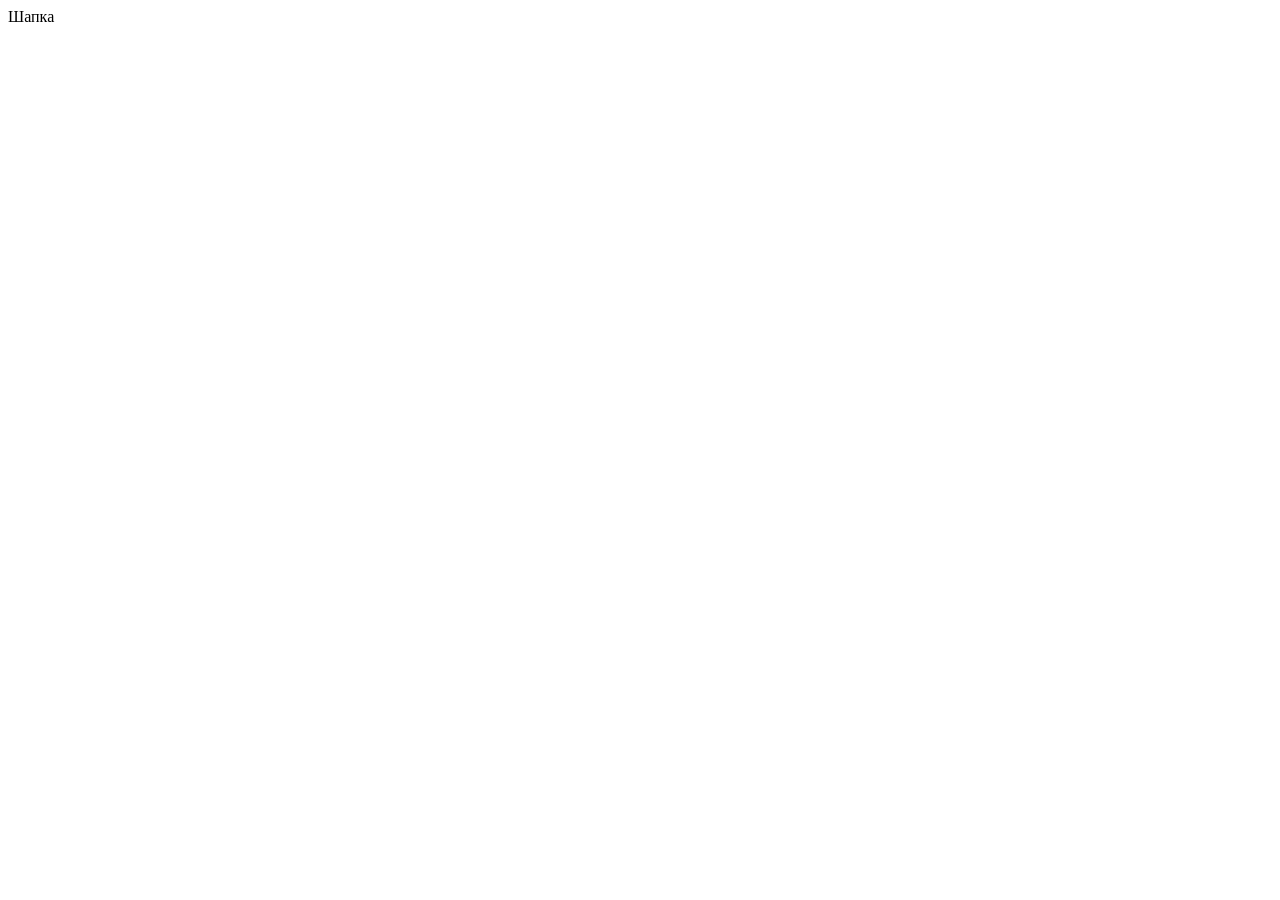
==== index.html @ ab770f4a "Deploying to gh-pages from @ htmlacademy-adaptive/2669653-cat-energy-3@bba5adf89996f3b1c3b25cb898aee" ====
<!DOCTYPE html><html class="page" lang="ru"><head><meta charset="UTF-8"><title>Название проекта</title><meta name="viewport" content="width=device-width,initial-scale=1"><link rel="stylesheet" href="styles/styles.css"><script src="scripts/index.js" defer="defer"></script></head><body class="page__body"><header class="header">Шапка</header></body></html>
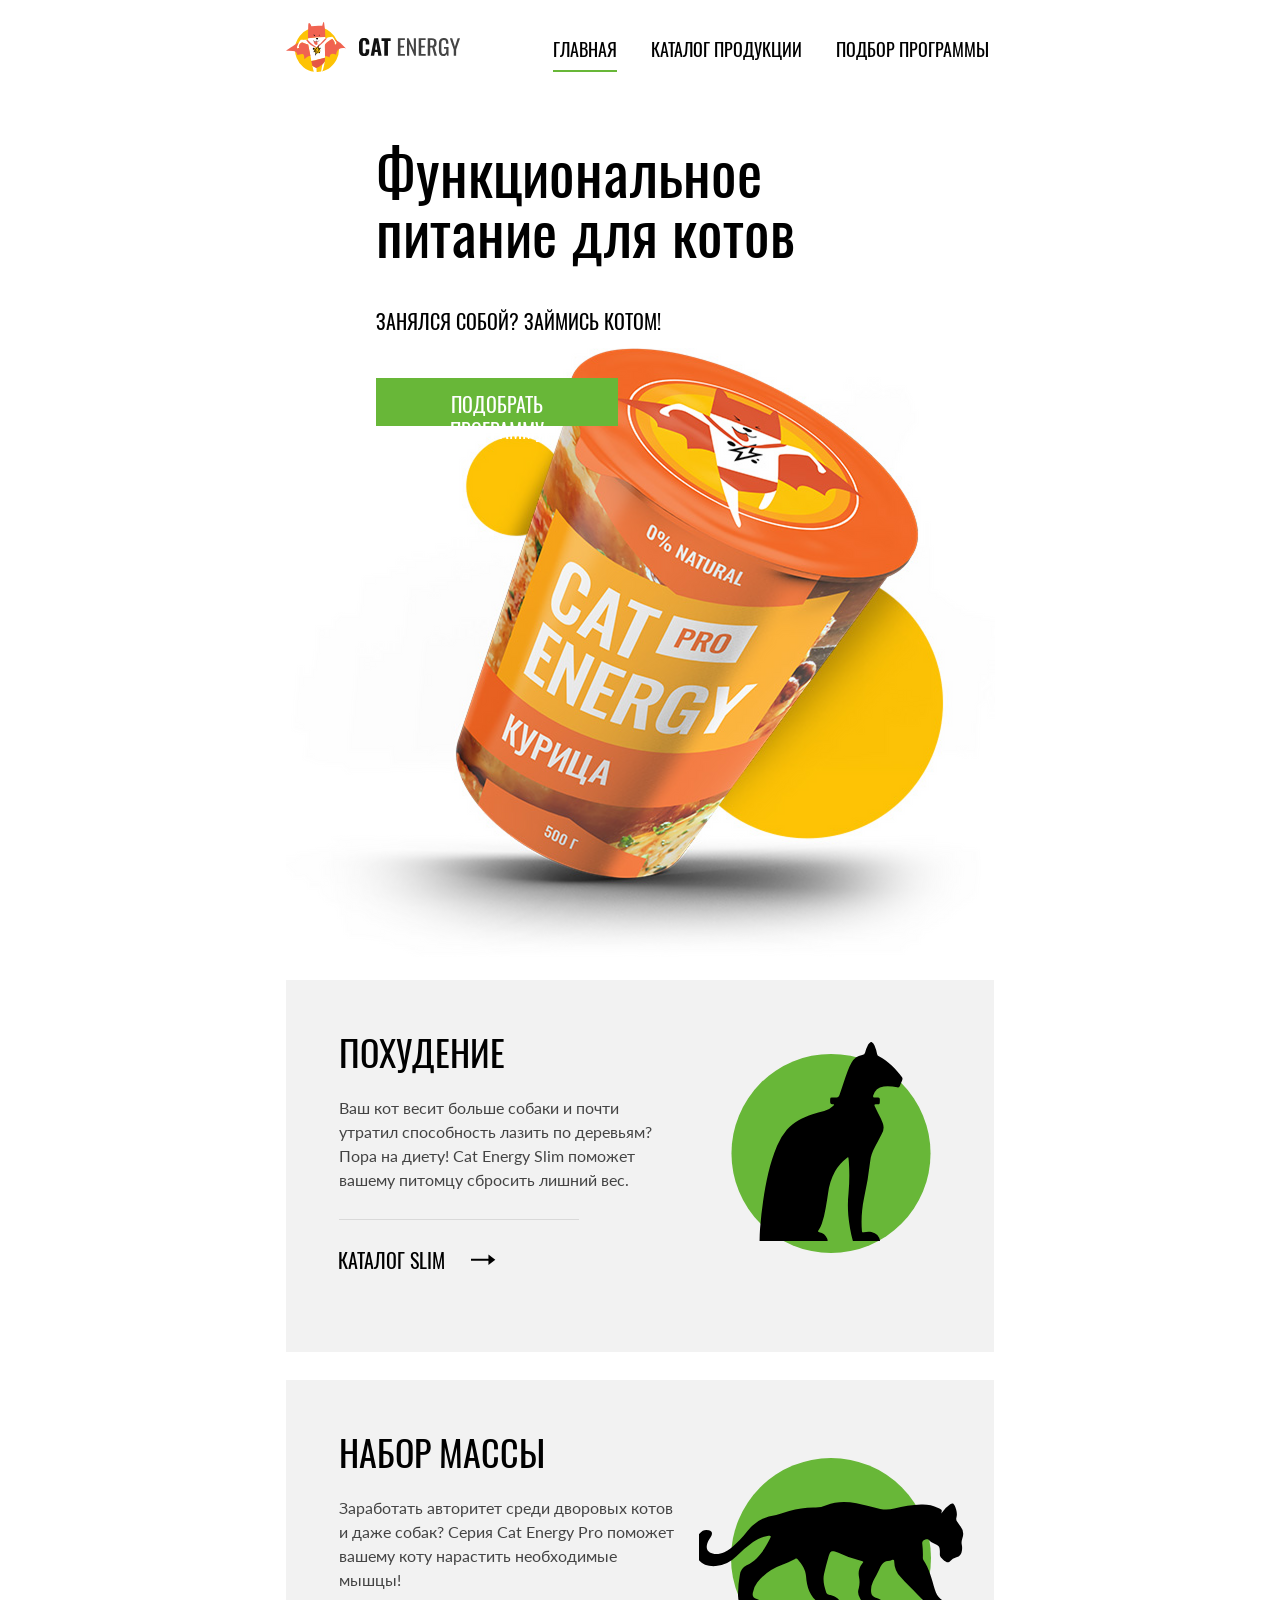
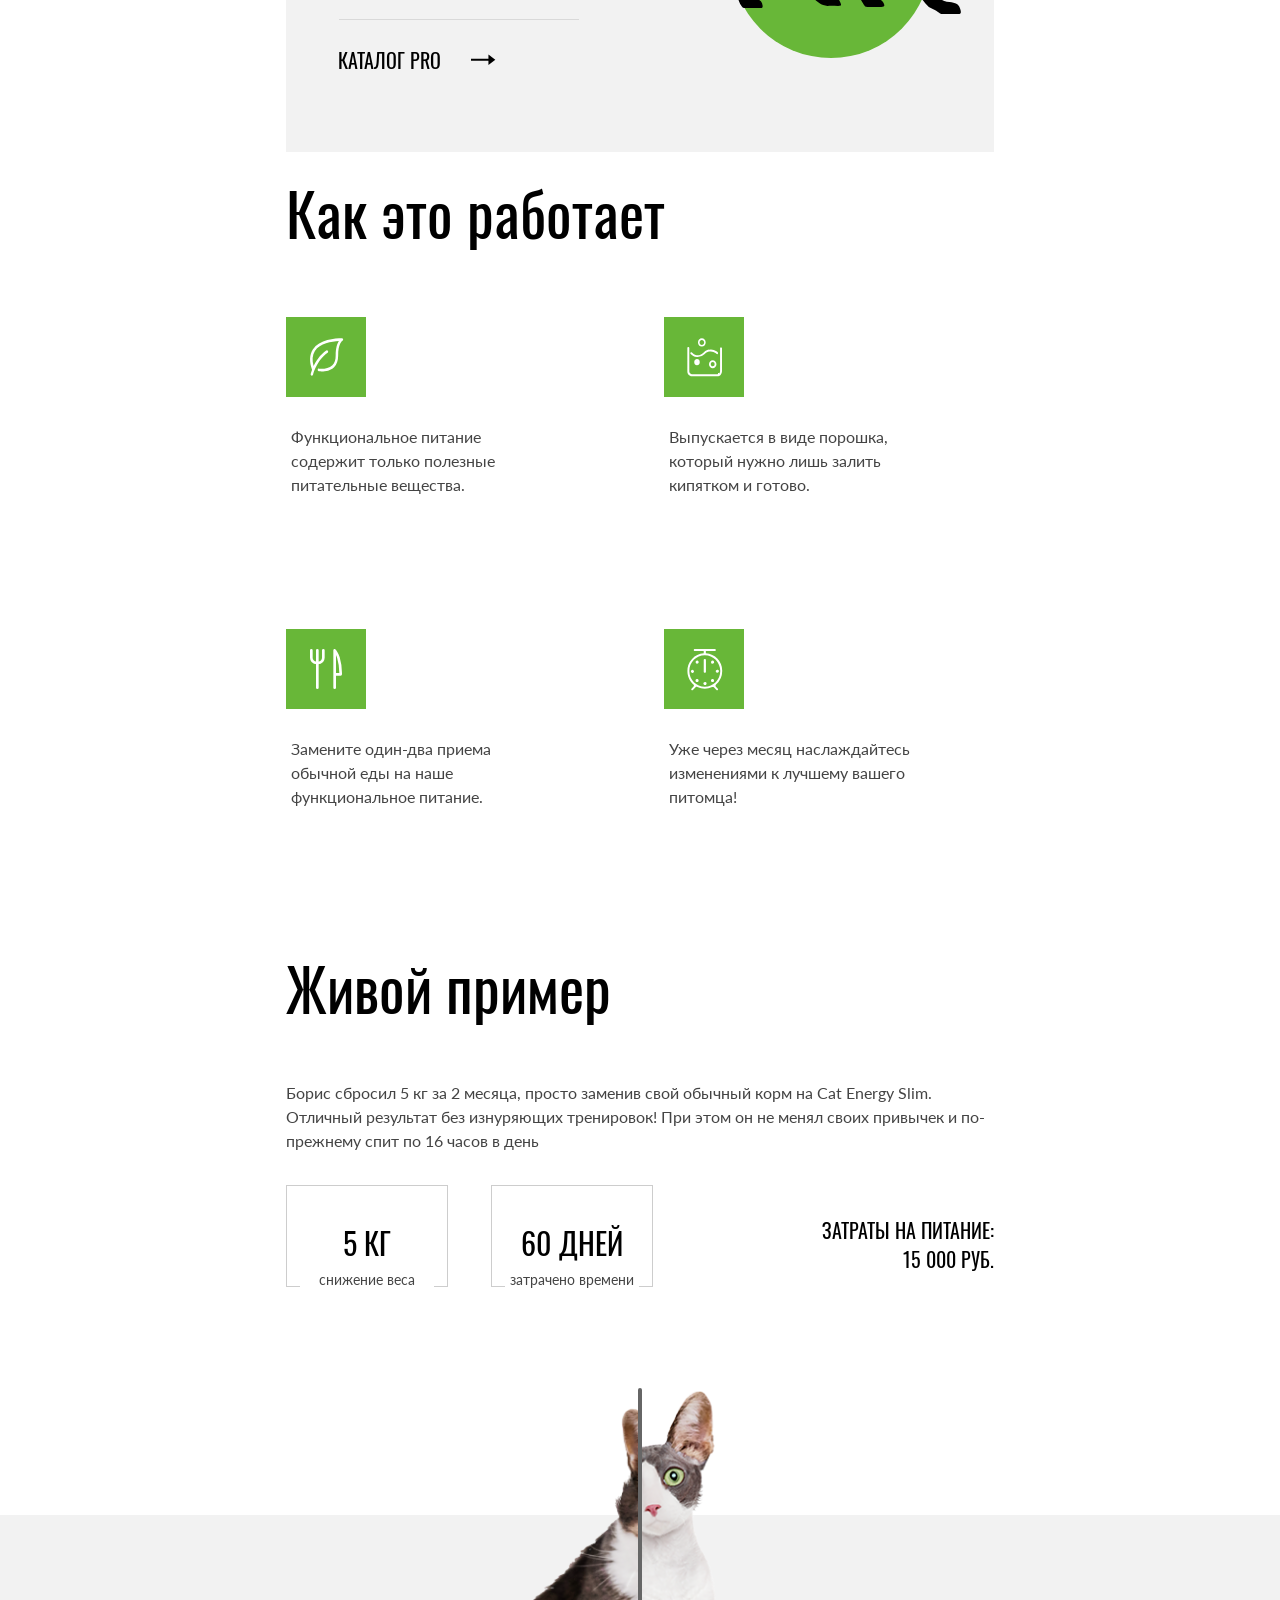
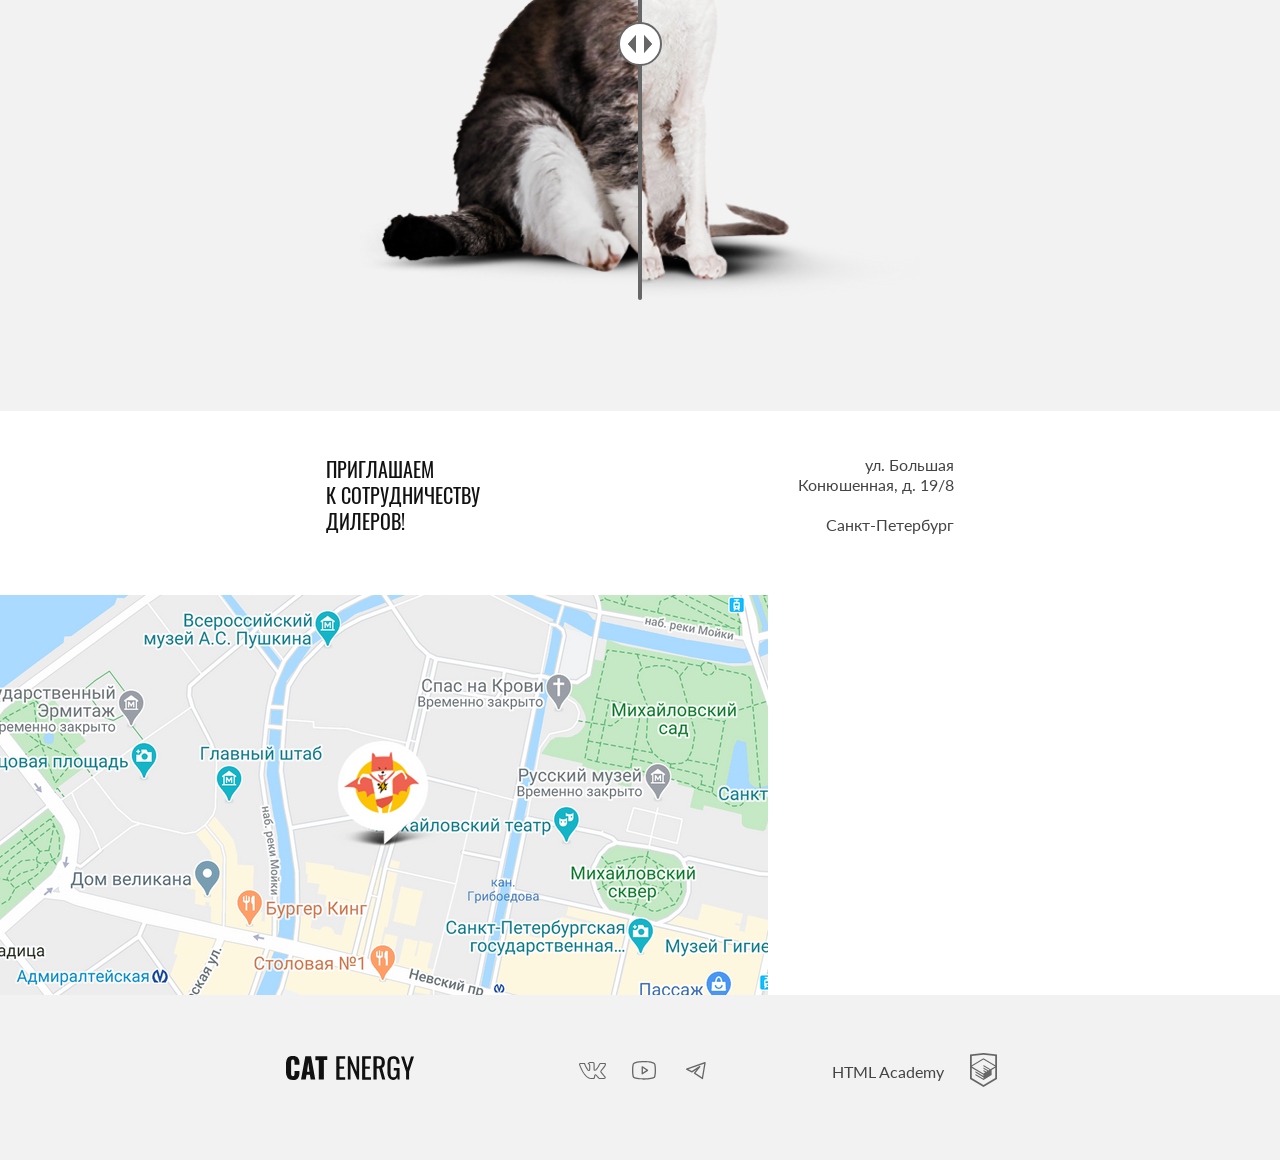
==== commit 2f207819: "Deploying to gh-pages from @ htmlacademy-adaptive/2669653-cat-energy-3@8f842de9c5e1ddeaf80567cd16d51" ====
--- a/index.html
+++ b/index.html
@@ -1 +1 @@
-<!DOCTYPE html><html class="page" lang="ru"><head><meta charset="UTF-8"><title>Название проекта</title><meta name="viewport" content="width=device-width,initial-scale=1"><link rel="stylesheet" href="styles/styles.css"><script src="scripts/index.js" defer="defer"></script></head><body class="page__body"><header class="header">Шапка</header></body></html>+<!DOCTYPE html><html class="page" lang="ru"><head><meta charset="UTF-8"><title>CAT-ENERGY</title><meta name="viewport" content="width=device-width,initial-scale=1"><link rel="icon" href="favicon.ico"><link rel="icon" href="favicons/icon.svg" type="image/svg+xml"><link rel="apple-touch-icon" href="favicons/apple.png"><link rel="manifest" href="manifest.webmanifest"><link rel="stylesheet" href="styles/styles.css"><script src="scripts/index.js" defer="defer"></script></head><body class="page-body"><header class="main-header main-header--close main-header-index main-header-index--white"><div class="container main-header-menu"><div class="main-header__inner"><div class="main-header__wrapper"><a class="main-header__logo" href="index.html"><picture><source type="image/svg+xml" media="(min-width:1440px)" width="202" height="59" srcset="images/logo-desktop.svg"><source type="image/svg+xml" media="(min-width: 768px)" width="174" height="50" srcset="images/logo-tablet.svg"><img class="main-header__logo-image" src="images/logo-mobile.svg" width="190" height="38" alt="Логотип с котом"></picture></a><button class="main-header__toggle" type="button"><span class="visually-hidden">.</span></button> <button class="main-header__cross" type="button"><span class="visually-hidden">.</span></button></div><nav class="navigation main-header__navigation"><ul class="navigation__list"><li class="navigation__item main-header__navigation-item"><a class="navigation__link navigation__link--active navigation__link--white" href="#">ГЛАВНАЯ</a></li><li class="navigation__item main-header__navigation-item"><a class="navigation__link navigation__link--white" href="catalog.html">КАТАЛОГ ПРОДУКЦИИ</a></li><li class="navigation__item main-header__navigation-item"><a class="navigation__link navigation__link--white" href="#">ПОДБОР ПРОГРАММЫ</a></li></ul></nav></div></div><section class="product-view"><div class="container"><div class="product-wrapper"><div class="product-wrapper-text"><h1 class="product-view__title">Функциональное питание для котов</h1><p class="product-view__text">ЗАНЯЛСЯ СОБОЙ? ЗАЙМИСЬ КОТОМ!</p></div><picture class="product-view__image"><source type="image/png" media="(min-width:1440px)" width="552" height="499" srcset="images/hero-image-desktop@1x.png, images/hero-image-desktop@2x.png 2x"><source type="image/png" media="(min-width: 768px)" width="709" height="609" srcset="images/hero-image-tablet@1x.png, images/hero-image-tablet@2x.png 2x"><img class="product-view__img" src="images/hero-image-mobile@1x.png" width="280" height="270" srcset="images/hero-image-mobile@2x.png 2x" alt="Изображение товара на главной странице"></picture><a class="button button--programm" href="#">Подобрать программу</a></div></div></section></header><main class="main-container"><section class="advantages container"><ul class="advantages__list"><li class="advantages__item advantages__item--slim"><h2 class="advantages__title">Похудение</h2><p class="advantages__description">Ваш кот весит больше собаки и почти утратил способность лазить по деревьям? Пора на диету! Cat Energy Slim поможет вашему питомцу сбросить лишний вес.</p><a class="advantages__link" href="#">КАТАЛОГ SLIM</a></li><li class="advantages__item advantages__item--pro"><h2 class="advantages__title">Набор массы</h2><p class="advantages__description">Заработать авторитет среди дворовых котов и даже собак? Серия Cat Energy Pro поможет вашему коту нарастить необходимые мышцы!</p><a class="advantages__link" href="#">КАТАЛОГ PRO</a></li></ul></section><section class="product-details container"><h2 class="product-details__title">Как это работает</h2><ol class="product-details__list"><li class="product-details__item product-details__item--group1"><div class="product-details__description"><p class="product-details__text">Функциональное питание содержит только полезные питательные вещества.</p></div></li><li class="product-details__item product-details__item--group2"><div class="product-details__description"><p class="product-details__text">Выпускается в виде порошка, который нужно лишь залить кипятком и готово.</p></div></li><li class="product-details__item product-details__item--group3"><div class="product-details__description"><p class="product-details__text">Замените один-два приема обычной еды на наше функциональное питание.</p></div></li><li class="product-details__item product-details__item--group4"><p class="product-details__text">Уже через месяц наслаждайтесь изменениями к лучшему вашего питомца!</p></li></ol></section><section class="stats"><div class="container stats__container"><div class="stats__content"><h2 class="stats__title">Живой пример</h2><p class="stats__text">Борис сбросил 5 кг за 2 месяца, просто заменив свой обычный корм на Cat Energy Slim. Отличный результат без изнуряющих тренировок! При этом он не менял своих привычек и по-прежнему спит по 16 часов в день</p><div class="stats-table"><dl class="stats__list"><div class="stats__item"><dt class="stats__number">5 КГ</dt><dd class="stats__description">снижение веса</dd></div><div class="stats__item"><dt class="stats__number">60 ДНЕЙ</dt><dd class="stats__description">затрачено времени</dd></div></dl><div class="stats__money"><span class="stats__money-price">ЗАТРАТЫ НА ПИТАНИЕ:</span> <span class="stats__money-value">15 000 РУБ.</span></div></div></div><div class="slider"><div class="slider__picture"><div class="slider__image-wrapper slider__image-wrapper--before"><picture class="slider-pictures slider-pictures--before"><source type="image/png" media="(min-width:768px)" srcset="images/cat-before-tablet@1x.png, images/cat-before-tablet@2x.png 2x" width="560" height="512"><img class="slider__image slider__image--before" src="images/cat-before-mobile@1x.png" srcset="images/cat-before-mobile@2x.png 2x" alt="Большой кот" width="280" height="256"></picture></div><div class="slider__image-wrapper slider__image-wrapper--after"><picture class="slider-pictures slider-pictures--after"><source type="image/png" media="(min-width:768px)" srcset="images/cat-after-tablet@1x.png, images/cat-after-tablet@2x.png 2x" width="560" height="512"><img class="slider__image slider__image--after" src="images/cat-after-mobile@1x.png" srcset="images/cat-after-mobile@2x.png 2x" alt="Маленький кот" width="280" height="256"></picture></div></div><button class="slider__button" type="button"><span class="visually-hidden">Показать результат до/после</span></button></div></div></section><footer class="main-footer"><div class="main-footer__contacts container"><span class="main-footer__contacts-text">Приглашаем<br>к сотрудничеству дилеров!</span> <span class="main-footer__contacts-adress">ул. Большая Конюшенная, д. 19/8 <span class="main-footer__contacts-city">Санкт-Петербург</span></span></div><div class="main-footer__map"><iframe class="main-footer__map-iframe" src="https://www.google.com/maps/embed?pb=!1m18!1m12!1m3!1d1998.6037999040354!2d30.322010416394033!3d59.938716271971415!2m3!1f0!2f0!3f0!3m2!1i1024!2i768!4f13.1!3m3!1m2!1s0x4696310fca5ba729%3A0xea9c53d4493c879f!2sBolshaya+Konyushennaya+ul.%2C+19%2C+Sankt-Peterburg%2C+Russia%2C+191186!5e0!3m2!1sen!2s!4v1441888483426" title="Карта с указанием адреса" allowfullscreen></iframe><picture><source type="image/png" media="(min-width:1440px)" srcset="images/location-desktop@1x.png, images/location-desktop@2x.png 2x" width="1440" height="400"><source type="image/png" media="(min-width:768px)" srcset="images/location-tablet@1x.png, images/location-tablet@2x.png 2x" width="768" height="400"><img class="main-footer__map-img" src="images/location-mobile@1x.png" srcset="images/location-mobile@1x.png" alt="Карта с указанием адреса" width="320" height="362"></picture></div><div class="social"><div class="social__wrapper container"><a class="social__logo-link" href="index.html"><img class="social__logo-text" src="images/footer-logo.svg" width="128" height="24" alt="Кэт Энерджи"></a><ul class="social__list"><li class="social__item"><a class="social__link social__link--vkontakte" href="https://vk.com/htmlacademy"><span class="visually-hidden">Вконтакте</span></a></li><li class="social__item"><a class="social__link social__link--youtube" href="https://www.youtube.com/user/htmlacademyru"><span class="visually-hidden">Ютуб</span></a></li><li class="social__item"><a class="social__link social__link--telegram" href="https://t.me/htmlacademy"><span class="visually-hidden">Телеграмм</span></a></li></ul><a class="social__htmlacademy-link" href="https://htmlacademy.ru/intensive/htmlcss"><span class="social-text">HTML Academy</span> <span class="visually-hidden">Логотип Академии</span></a></div></div></footer></main></body></html>
--- a/styles/styles.css
+++ b/styles/styles.css
@@ -0,0 +1 @@
+.visually-hidden{white-space:nowrap;-webkit-clip-path:inset(100%);clip-path:inset(100%);clip:rect(0 0 0 0);border:0;width:1px;height:1px;margin:-1px;padding:0;position:absolute;overflow:hidden}.container{box-sizing:border-box;width:320px;margin:0 auto;padding:0 20px}@media (width>=768px){.container{width:768px;padding:0 30px}}@media (width>=1440px){.container{width:1440px;padding:0 110px}}@font-face{font-family:Lato;font-weight:400;font-style:normal;src:url(../fonts/lato/Lato-Regular.woff2)format("woff2");font-display:swap}@font-face{font-family:Oswald;font-weight:400;font-style:normal;src:url(../fonts/oswald/oswaldregular.woff2)format("woff2");font-display:swap}.page-body{margin:0;font-family:Lato,sans-serif}@media (width<=767px){.main-header-menu{padding-top:13px;padding-bottom:10px}.main-header__navigation,.main-header--close .main-header__navigation{display:none}.main-header .main-header__toggle{cursor:pointer;background-color:#fff;background-image:url(../icons/stack.svg#menu);background-repeat:no-repeat;background-size:contain;border:none;width:24px;min-height:24px;display:none}.main-header--close .main-header__toggle{cursor:pointer;background-color:#fff;background-image:url(../icons/stack.svg#menu);background-repeat:no-repeat;background-size:contain;border:none;width:24px;min-height:24px;display:block}.main-header .main-header__cross{cursor:pointer;background-color:#fff;background-image:url(../icons/stack.svg#cross);background-position:50%;background-repeat:no-repeat;background-size:18px 18px;border:none;display:none}.main-header--open .main-header-menu{z-index:1000;background-color:#fff;position:fixed;top:0;left:0;right:0}.main-header--open .main-header__cross{cursor:pointer;background-color:#fff;background-image:url(../icons/stack.svg#cross);background-position:50%;background-repeat:no-repeat;background-size:18px 18px;border:none;display:block}.main-header .main-header__navigation-item{text-align:center;margin:0;padding:20px 0;position:relative}.main-header .main-header__navigation-item:before{content:"";background-color:#e0e0e0;width:100vw;height:1px;position:absolute;top:0;left:50%;transform:translate(-56%)}}.main-header__logo-image:hover{opacity:.8}.main-header__logo-image:active{opacity:.6}.main-header__wrapper{justify-content:space-between;display:flex}@media (width>=768px){.main-header__toggle{display:none}.main-header__inner{flex-wrap:wrap;align-items:center;gap:53px;padding-top:22px;display:flex}.main-header__wrapper{padding-top:0}.main-header__cross{display:none}}@media (width>=1440px){.main-header-index{position:relative}.main-header-menu{padding-top:33px}.main-header-index:before{content:"";z-index:0;background-image:linear-gradient(90deg,#68b738d9 0% 100%),url(../images/background-image-desktop-index@1x.jpg),linear-gradient(90deg,#4c4b50 0% 100%);background-repeat:no-repeat;background-size:auto 694px;width:50%;position:absolute;top:0;bottom:-2px;right:0}.main-header__inner{z-index:2;flex-wrap:wrap;justify-content:space-between;align-items:center;display:flex;position:relative}.main-header--catalog{padding-top:20px}.main-header__cross{display:none}}@media (width<=767px){.main-header__navigation{display:block}}.navigation__list{list-style:none}.navigation__link{color:#000;text-transform:uppercase;font-family:Oswald,Arial,sans-serif;font-size:20px;font-style:normal;font-weight:400;line-height:20px;text-decoration:none;position:relative}@media (width>=768px){.navigation__list{flex-wrap:wrap;justify-content:space-between;width:436px;margin:0;list-style:none;display:flex}.navigation__link--active:before{content:"";z-index:100;background-color:#68b738;width:100%;height:2px;position:absolute;bottom:-10px}.navigation__link{color:#000;text-transform:uppercase;font-family:Oswald,Arial,sans-serif;font-size:18px;font-style:normal;font-weight:400;line-height:24px;text-decoration:none;position:relative}}@media (width>=1440px){.navigation__list{flex-wrap:wrap;justify-content:space-between;width:479px;margin:0;list-style:none;display:flex}.navigation__link--active:before{content:"";z-index:100;background-color:#68b738;width:100%;height:2px;position:absolute;bottom:-8px}.navigation__link{color:#000;text-transform:uppercase;font-family:Oswald,Arial,sans-serif;font-size:20px;font-style:normal;font-weight:400;line-height:20px;text-decoration:none;position:relative}.navigation__link--white{color:#fff}}.product-view__title{color:#fff;text-align:center;font-family:Oswald,Arial,sans-serif;font-size:36px;font-style:normal;font-weight:400;line-height:36px}.product-view__text{color:#fff;text-transform:uppercase;text-align:center;margin-bottom:34px;font-family:Oswald,Arial,sans-serif;font-size:14px;font-style:normal;font-weight:400;line-height:14px;display:block}@media (width<=767px){.product-view{z-index:0;background-color:#fff;background-image:linear-gradient(#68b738d9,#68b738d9),url(../images/background-mobile-index@1x.jpg);background-repeat:no-repeat;background-size:100% 94.375vw;flex-direction:column;align-items:center;display:flex}}@media (width>=768px){.product-view{background-color:#fff;flex-direction:column;align-items:center;display:flex}.product-wrapper-text{padding-top:20px;padding-left:90px}.product-view__title{color:#000;text-align:start;background-color:#fff;width:450px;margin-top:46px;font-family:Oswald,Arial,sans-serif;font-size:60px;font-style:normal;font-weight:400;line-height:60px;display:block}.product-view__text{color:#000;text-transform:uppercase;text-align:start;background-color:#fff;width:450px;font-family:Oswald,Arial,sans-serif;font-size:20px;font-style:normal;font-weight:400;line-height:20px;display:block}.product-wrapper-image{justify-content:end;display:flex}.product-wrapper{position:relative}.product-view__img{transform:translateY(-17px)}}@media (width>=1440px){.product-view__title{color:#000;text-align:left;background-color:#fff;width:450px;padding-top:40px;font-family:Oswald,Arial,sans-serif;font-size:60px;font-style:normal;font-weight:400;line-height:60px}.product-view{padding-bottom:60px}.product-view__text{color:#000;text-transform:uppercase;background-color:#fff;width:450px;font-family:Oswald,Arial,sans-serif;font-size:20px;font-style:normal;font-weight:400;line-height:20px;display:block}.product-wrapper{z-index:1;flex-wrap:wrap;align-items:flex-start;padding-top:15px;display:flex;position:relative}.product-wrapper-text{width:450px;padding-top:4px;padding-bottom:80px;padding-left:80px}.product-view__image{transform:translate(-87px,27px)}}.advantages{padding-top:3px}.advantages__item{background-color:var(--basic_grey,#f2f2f2);width:280px;min-height:266px}.advantages__item--slim{background-image:url(../icons/stack.svg#catalog-slim);background-position:20px 17px;background-repeat:no-repeat;background-size:50px 53px}.advantages__item--pro{background-image:url(../icons/stack.svg#catalog-pro);background-position:12px 18px;background-repeat:no-repeat;background-size:67px 50px}.advantages__title{color:#000;text-transform:uppercase;padding-top:6px;padding-left:91px;font-family:Oswald,Arial,sans-serif;font-size:24px;font-style:normal;font-weight:400;line-height:37px}.advantages__list{flex-flow:column wrap;gap:19px;margin:0;padding-left:0;list-style:none;display:flex}.advantages__description{color:#444;width:227px;padding-top:10px;padding-left:20px;font-family:Lato,Arial,sans-serif;font-size:14px;font-style:normal;font-weight:400;line-height:18px;position:relative}.advantages__description:before{content:"";background-color:#d9d9d9;width:240px;height:1px;position:absolute;top:123px}.advantages__link{color:#000;text-align:center;text-transform:uppercase;align-items:center;gap:15px;height:16px;padding-top:30px;padding-left:20px;font-family:Oswald,Arial,sans-serif;font-size:16px;font-style:normal;font-weight:400;line-height:16px;text-decoration:none;display:flex;position:relative}.advantages__link:after{content:"";transform-origin:0;background-image:url(../icons/stack.svg#arrow);background-position:50%;background-repeat:no-repeat;width:24px;height:12px;position:absolute;left:120px;transform:scale(1.35)}@media (width>=768px){.advantages__list{flex-flow:column wrap;gap:28px;margin:0;display:flex}.advantages__item{background-color:var(--basic_grey,#f2f2f2);width:708px;min-height:372px;position:relative}.advantages__item--slim{background-image:url(../icons/stack.svg#catalog-slim);background-position:445px 62px;background-repeat:no-repeat;background-size:200px 211px}.advantages__item--pro{background-image:url(../icons/stack.svg#catalog-pro);background-position:413px 78px;background-repeat:no-repeat;background-size:268px 200px}.advantages__title{color:#000;text-transform:uppercase;margin-bottom:26px;padding-top:24px;padding-left:53px;font-family:Oswald,Arial,sans-serif;font-size:36px;font-style:normal;font-weight:400;line-height:36px}.advantages__description{color:#444;width:340px;padding-top:0;padding-left:53px;font-family:Lato,Arial,sans-serif;font-size:16px;font-style:normal;font-weight:400;line-height:24px}.advantages__link{color:#000;text-align:center;text-transform:uppercase;height:16px;margin-top:30px;padding-left:52px;font-family:Oswald,Arial,sans-serif;font-size:20px;font-style:normal;font-weight:400;line-height:normal;text-decoration:none;position:relative}.advantages__link:after{content:"";transform-origin:0;background-image:url(../icons/stack.svg#arrow);background-position:50%;background-repeat:no-repeat;width:24px;height:12px;position:absolute;left:185px;transform:scale(1.35)}}@media (width>=1440px){.advantages__item{background-color:#f2f2f2;width:570px;min-height:374px}.advantages__item--slim{background-image:url(../icons/stack.svg#catalog-slim);background-position:49px 36px;background-repeat:no-repeat;background-size:100px 106px}.advantages__item--pro{background-image:url(../icons/stack.svg#catalog-pro);background-position:35px 47px;background-repeat:no-repeat;background-size:134px 100px}.advantages__title{color:#000;text-transform:uppercase;margin-top:62px;padding-left:212px;font-family:Oswald,Arial,sans-serif;font-size:36px;font-style:normal;font-weight:400;line-height:36px}.advantages__list{flex-direction:row;gap:80px;padding-top:68px;padding-left:0;display:flex}.advantages__description{color:#444;width:457px;padding-top:48px;font-family:Lato,Arial,sans-serif;font-size:16px;font-style:normal;font-weight:400;line-height:24px}.advantages__link{color:#000;text-align:center;text-transform:uppercase;height:16px;padding-top:7px;font-family:Oswald,Arial,sans-serif;font-size:20px;font-style:normal;font-weight:400;line-height:normal;text-decoration:none;position:relative}.advantages__link:after{content:"";transform-origin:0;background-image:url(../icons/stack.svg#arrow);background-position:50%;background-repeat:no-repeat;width:24px;height:12px;position:absolute;left:183px;transform:scale(1.35)}}.product-details__title{color:#000;margin-top:20px;padding:0;font-family:Oswald,Arial,sans-serif;font-size:36px;font-style:normal;font-weight:400;line-height:40px}.product-details__list{padding:0 0 10px}.product-details__text{color:#444;height:51px;font-family:Lato,Arial,sans-serif;font-size:14px;font-style:normal;font-weight:400;line-height:18px}.product-details__item{color:#444;align-items:center;gap:20px;font-family:Lato,Arial,sans-serif;font-size:14px;font-style:normal;font-weight:400;line-height:18px;display:flex;position:relative}.product-details__item:before{content:"";background-position:50%;background-repeat:no-repeat;flex-shrink:0;width:60px;height:60px;display:block}.product-details__item--group1:before{background-image:url(../icons/stack.svg#group-1)}.product-details__item--group2:before{background-image:url(../icons/stack.svg#group-2)}.product-details__item--group3:before{background-image:url(../icons/stack.svg#group-3)}.product-details__item--group4:before{background-image:url(../icons/stack.svg#group-4)}@media (width>=768px){.product-details__item{color:#444;font-family:Lato,Arial,sans-serif;font-size:14px;font-style:normal;font-weight:400;line-height:18px;display:grid}.product-details__item:before{content:"";background-position:50%;background-repeat:no-repeat;flex-shrink:0;width:80px;height:80px;display:block}.product-details__list{grid-template-columns:repeat(2,auto);gap:137px 48px;display:grid}.product-details__text{color:#444;width:245px;margin-top:8px;margin-left:5px;font-family:Lato,Arial,sans-serif;font-size:16px;font-style:normal;font-weight:400;line-height:24px}.product-details__title{color:#000;padding-top:10px;padding-bottom:25px;font-family:Oswald,Arial,sans-serif;font-size:60px;font-style:normal;font-weight:400;line-height:60px}}@media (width>=1440px){.product-details__item{color:#444;font-family:Lato,Arial,sans-serif;font-size:14px;font-style:normal;font-weight:400;line-height:18px}.product-details__list{flex-wrap:wrap;gap:73px;padding:0;display:flex}.product-details__text{color:#444;width:245px;margin-top:-19px;font-family:Lato,Arial,sans-serif;font-size:16px;font-style:normal;font-weight:400;line-height:24px}.product-details__title{color:#000;padding:58px 0 0;font-family:Oswald,Arial,sans-serif;font-size:60px;font-style:normal;font-weight:400;line-height:60px}.product-details__item:before{content:"";background-position:50%;background-repeat:no-repeat;flex-shrink:0;width:80px;height:80px;padding-top:60px;padding-right:0;display:block}}.stats{background-color:#eaeaea;padding-bottom:38px}.stats__title{color:#000;padding-top:28px;font-family:Oswald,Arial,sans-serif;font-size:36px;font-style:normal;font-weight:400;line-height:40px}.stats__text{color:#444;padding-top:10px;font-family:Lato,Arial,sans-serif;font-size:14px;font-style:normal;font-weight:400;line-height:18px}.stats__number{color:#000;font-family:Oswald,Arial,sans-serif;font-size:24px;font-style:normal;font-weight:400;line-height:24px}.stats__description{color:#444;text-align:center;background-color:#eaeaea;width:77px;height:24px;margin:0;padding:2px 4px;font-family:Lato,Arial,sans-serif;font-size:12px;font-style:normal;font-weight:400;line-height:12px;position:absolute;top:46px}.stats__list{gap:32px;display:flex}.stats__item{text-align:center;border:1px solid #cdcdcd;width:124px;padding:14px 17px 20px;position:relative}.stats__money{text-align:center;padding:20px 0}.stats__money-price,.stats__money-value{color:#000;text-align:center;font-family:Oswald,Arial,sans-serif;font-size:14px;font-style:normal;font-weight:400;line-height:20px}@media (width>=768px){.stats__title{color:#000;font-family:Oswald,Arial,sans-serif;font-size:60px;font-style:normal;font-weight:400;line-height:60px}.stats{background:linear-gradient(#fff 0 685px,#f2f2f2 685px 100%);padding-top:50px;padding-bottom:97px}.stats__text{color:#444;margin-top:54px;font-family:Lato,Arial,sans-serif;font-size:16px;font-style:normal;font-weight:400;line-height:24px}.stats__number{color:#000;font-family:Oswald,Arial,sans-serif;font-size:30px;font-style:normal;font-weight:400;line-height:37px}.stats__description{color:#444;background-color:#fff;width:126px;font-family:Lato,Arial,sans-serif;font-size:14px;font-style:normal;font-weight:400;line-height:14px;position:absolute;top:85px}.stats__list{gap:43px;display:flex}.stats__item{flex-direction:column;align-items:center;row-gap:7px;width:124px;padding:38px 18px 25px;display:flex}.stats__money{flex-direction:column;align-items:flex-end;gap:9px;margin-top:31px;margin-left:auto;display:flex}.stats__money-price,.stats__money-value{color:#000;text-align:center;font-family:Oswald,Arial,sans-serif;font-size:20px;font-style:normal;font-weight:400;line-height:20px}.stats-table{margin-bottom:85px;display:flex}}@media (width>=1440px){.stats{background:linear-gradient(#fff 0 240px,#f2f2f2 267px 100%);padding-top:31px}.stats__title{color:#000;font-family:Oswald,Arial,sans-serif;font-size:60px;font-style:normal;font-weight:400;line-height:60px}.stats__container{flex-direction:row;align-items:center;gap:40px;display:flex}.stats__content{flex:1;min-width:0}.stats__money{flex-direction:row;gap:64px;margin-top:36px;margin-left:2px;padding:0;display:flex}.stats__text{color:#444;width:432px;padding-top:93px;font-family:Lato,Arial,sans-serif;font-size:16px;font-style:normal;font-weight:400;line-height:24px}.stats__number{color:#000;margin-left:14px;font-family:Oswald,Arial,sans-serif;font-size:30px;font-style:normal;font-weight:400;line-height:37px}.stats__description{color:#444;background-color:#f2f2f2;width:100px;font-family:Lato,Arial,sans-serif;font-size:14px;font-style:normal;font-weight:400;line-height:14px}.stats__list{gap:51px}.stats__item{width:125px;margin-top:0;padding-left:10px}.stats__price{color:#000;text-align:center;margin-left:167px;font-family:Oswald,Arial,sans-serif;font-size:20px;font-style:normal;font-weight:400;line-height:20px}.stats-table{justify-content:start;margin-top:31px;display:grid}}.slider{--slider-position:50%;width:280px;height:256px;margin:0 auto;position:relative}.slider__picture{background:0 0;width:280px;height:256px;display:grid;overflow:hidden}.slider__image-wrapper{background:0 0;grid-area:1/1;display:flex;overflow:hidden}.slider__image-wrapper--before{width:var(--slider-position);justify-content:flex-start;justify-self:start}.slider__image-wrapper--after{width:calc(100% - var(--slider-position));z-index:2;justify-content:flex-end;justify-self:end}.slider-pictures{flex-shrink:0;width:280px;height:256px;display:block}.slider__image{object-fit:contain;width:280px;height:256px;display:block}.slider__button{top:0;left:var(--slider-position);z-index:3;cursor:pointer;background-color:#666;border:none;border-radius:2px;width:4px;height:256px;padding:0;position:absolute;transform:translate(-50%)}.slider__button:before{content:"";background-color:#fff;border:2px solid #666;border-radius:50%;width:40px;height:40px;position:absolute;top:50%;left:50%;transform:translate(-50%,-50%)}.slider__button:after{content:"";z-index:10;background-color:#666;width:24px;height:18px;position:absolute;top:50%;left:50%;transform:translate(-50%,-50%);-webkit-mask-image:url(../icons/stack.svg#slide);mask-image:url(../icons/stack.svg#slide);-webkit-mask-position:50%;mask-position:50%;-webkit-mask-size:contain;mask-size:contain;-webkit-mask-repeat:no-repeat;mask-repeat:no-repeat}.slider__button:hover{background-color:var(--basic_green,#68b738)}.slider__button:hover:before{border-color:var(--basic_green,#68b738)}.slider__button:hover:after{background-color:var(--basic_green,#68b738)}@media (width>=768px){.slider{--slider-position:50%;width:560px;height:512px}.slider__picture{width:560px;height:512px}.slider__image-wrapper{height:512px}.slider-pictures,.slider__image{width:560px;height:512px}.slider__button{z-index:3;background-color:#666;border:none;border-radius:2px;width:4px;height:512px;padding:0;position:absolute;top:0;left:50%;transform:translate(-50%)}.slider__button:before{content:"";z-index:1;background-color:#fff;background-image:url(../icons/stack.svg#slide);background-position:50%;background-repeat:no-repeat;background-size:24px 18px;border:2px solid #666;border-radius:50%;width:40px;height:40px;padding:0;position:absolute;top:50%;left:50%;transform:translate(-50%,-50%)}.slider__button:after{content:"";background-color:#666;width:24px;height:18px;position:absolute;top:50%;left:50%;transform:translate(-50%,-50%);-webkit-mask-image:url(../icons/stack.svg#slide);mask-image:url(../icons/stack.svg#slide);-webkit-mask-position:50%;mask-position:50%;-webkit-mask-size:contain;mask-size:contain;-webkit-mask-repeat:no-repeat;mask-repeat:no-repeat}.slider{padding-bottom:14px}}.main-footer__contacts{grid-template-columns:repeat(2,140px);margin-top:14px;display:grid}.main-footer__contacts--grey{background-color:#f2f2f2;margin-top:0}.main-footer__contacts-text{color:#111;text-transform:uppercase;padding-top:9px;font-family:Oswald,Arial,sans-serif;font-size:16px;font-style:normal;font-weight:400;line-height:20px}.main-footer__contacts-adress{color:#444;padding-top:11px;font-family:Lato,Arial,sans-serif;font-size:14px;font-style:normal;font-weight:400;line-height:20px}.main-footer__contacts-adress-catalog{padding-top:25px}.main-footer__map-iframe{border:none;width:100%;height:376px;position:absolute}.main-footer__map-img{display:block}@media (width>=768px){.main-footer__contacts{grid-template-columns:repeat(2,140px);align-items:flex-start;gap:329px;padding-bottom:60px;display:grid}.main-footer__contacts--grey{margin-top:55px;padding-bottom:55px}.main-footer__map-iframe{border:none;width:100%;height:400px}.main-footer__contacts-text{color:#111;text-transform:uppercase;width:170px;padding-top:31px;padding-left:40px;font-family:Oswald,Arial,sans-serif;font-size:20px;font-style:normal;font-weight:400;line-height:26px}.main-footer__contacts-adress-catalog{margin-top:16px}.main-footer__contacts-city{margin-top:20px;display:block}.main-footer__contacts-adress{color:#444;text-align:right;width:160px;padding-top:30px;padding-left:39px;font-family:Lato,Arial,sans-serif;font-size:16px;font-style:normal;font-weight:400;line-height:20px}}@media (width>=1440px){.main-footer__contacts{z-index:2;box-sizing:border-box;background-color:#fff;gap:86px;width:570px;min-height:199px;padding:60px 80px;display:flex;position:absolute;top:95px;left:calc(50% - 610px)}.main-footer{margin-top:-41px;position:relative}.main-footer__contacts-text,.main-footer__contacts-adress{margin:0}.main-footer__contacts-text{width:170px}.main-footer__contacts-adress{width:160px}.main-footer__map{height:400px;position:relative}.main-footer__map-iframe{z-index:1;border:0;width:100%;height:400px;position:absolute;inset:0}}.social{background-color:#f2f2f2;padding-top:65px}.social-catalog{padding-top:52px}.social__wrapper{position:relative}.social__wrapper:after{content:"";background-color:#d9d9d9;height:1px;position:absolute;top:106px;left:20px;right:20px}.social__wrapper:before{content:"";background-color:#d9d9d9;height:1px;position:absolute;top:44px;left:20px;right:20px}.social__link{width:28px;height:22px;display:block}.social__link:before{content:"";background-color:#666;width:28px;height:22px;display:block;-webkit-mask-position:50%;mask-position:50%;-webkit-mask-size:contain;mask-size:contain;-webkit-mask-repeat:no-repeat;mask-repeat:no-repeat}.social__link--vkontakte:before{-webkit-mask-image:url(../icons/stack.svg#vkontakte);mask-image:url(../icons/stack.svg#vkontakte)}.social__link--youtube:before{-webkit-mask-image:url(../icons/stack.svg#youtube);mask-image:url(../icons/stack.svg#youtube)}.social__link--telegram:before{-webkit-mask-image:url(../icons/stack.svg#telegram);mask-image:url(../icons/stack.svg#telegram)}.social__link:hover:before,.social__link:focus:before{background-color:#68b738}.social__link:active:before{opacity:.3;background-color:#68b738}.social__list{justify-content:center;gap:24px;margin-top:40px;padding:0;list-style:none;display:flex}.social__htmlacademy-link{color:#444;justify-content:space-between;margin-top:40px;padding-top:6px;padding-bottom:46px;text-decoration:none;display:flex;position:relative}.social__htmlacademy-link:after{content:"";background-color:#666;width:27px;height:34px;display:block;position:absolute;top:0;left:253px;-webkit-mask-image:url(../icons/stack.svg#logo-html);mask-image:url(../icons/stack.svg#logo-html);-webkit-mask-position:50%;mask-position:50%;-webkit-mask-size:contain;mask-size:contain;-webkit-mask-repeat:no-repeat;mask-repeat:no-repeat}.social__htmlacademy-link:hover:after,.social__htmlacademy-link:focus:after{background-color:#68b738}.social__htmlacademy-link:active{opacity:.3}.social__htmlacademy-link:active:after{opacity:.3;background-color:#68b738}.social__logo-link{justify-content:center;margin-bottom:40px;display:flex}@media (width>=768px){.social{background-color:#f2f2f2;padding-top:61px;padding-bottom:40px}.social-catalog{padding-top:42px}.social__wrapper{flex-direction:row;justify-content:space-between;display:flex}.social__wrapper:after{content:none;background-color:#d9d9d9;width:100%;height:1px;position:absolute;top:106px;left:0;right:0}.social__wrapper:before{content:none;background-color:#d9d9d9;width:100%;height:1px;position:absolute;top:44px;left:0;right:0}.social__link:before{content:"";fill:#666;background-position:50%;background-repeat:no-repeat;background-size:contain}.social__link--vkontakte:before{background-image:url(../icons/stack.svg#vkontakte);width:28px;height:22px;display:block}.social__link--youtube:before{background-image:url(../icons/stack.svg#youtube);width:28px;height:22px;display:block}.social__link--telegram:before{background-image:url(../icons/stack.svg#telegram);width:28px;height:22px;display:block}.social__list{justify-content:center;gap:24px;margin-top:3px;margin-left:41px;list-style:none;display:flex}.social__htmlacademy-link:after{content:"";background-image:url(../icons/stack.svg#logo-html);width:27px;height:34px;display:block;top:-3px;left:138px}.social-text{margin-right:50px}.social__htmlacademy-link{color:#444;gap:23px;margin:0;padding-bottom:0;text-decoration:none}}@media (width>=1440px){.social{background-color:#f2f2f2;padding-top:5px}.social-catalog{padding-top:65px}.social__list{margin-top:4px;padding-left:0}.social__htmlacademy-link:after{top:-3px;left:137px}}.catalog-product__title{color:#000;margin:0 0 41px;font-family:Oswald,Arial,sans-serif;font-size:36px;font-style:normal;font-weight:400;line-height:36px;position:relative}.catalog-product{padding-top:27px}.catalog-product__title:after{content:"";background-color:#d9d9d9;width:100vw;height:1px;position:absolute;bottom:64px;left:50%;right:0;transform:translate(-50%)}.catalog-product__link{justify-content:center;align-items:center;width:140px;min-height:112px;display:flex}.catalog-product__link-name{color:#222;text-transform:uppercase;font-family:Oswald,Arial,sans-serif;font-size:16px;font-style:normal;font-weight:400;line-height:20px;text-decoration:none}.catalog-product__item-attribute,.catalog-product__item-value{color:#444;font-family:Lato,Arial,sans-serif;font-size:12px;font-style:normal;font-weight:400;line-height:16px}.catalog-product__list{margin:0;padding:0;list-style:none}.catalog-product__item-title{color:#000;text-transform:uppercase;max-width:80px;margin:0;font-family:Oswald,Arial,sans-serif;font-size:16px;font-style:normal;font-weight:400;line-height:20px}.catalog-product__top{grid-template-columns:140px 1fr;align-items:start;column-gap:0;min-height:112px;margin-bottom:12px;display:grid}.catalog-product__info{flex-direction:column;gap:14px;padding-top:3px;display:flex}.catalog-product__item-more-product{flex-direction:column;padding-top:25px;padding-left:3px;display:flex;position:relative}.catalog-product__item{flex-direction:column;padding-top:20px;padding-bottom:25px;display:flex;position:relative}.catalog-product__item:after,.catalog-product__item-more-product:after{content:"";background-color:#ebebeb;width:100vw;height:1px;position:absolute;top:-15px;left:50%;transform:translate(-50%)}.catalog-product__item-more-product:before{content:"";background-color:#ebebeb;width:100%;height:1px;position:absolute;bottom:-30px;left:50%;transform:translate(-50%)}.catalog-product__item-title-show{color:#111;text-align:center;text-transform:uppercase;padding-top:10px;font-family:Oswald,Arial,sans-serif;font-size:16px;font-style:normal;font-weight:400;line-height:20px}.catalog-product__attributes{flex-direction:column;margin-top:auto;display:flex}.catalog-product__attribute-row{justify-content:space-between;width:100%;display:flex}.catalog-product__item-text-show{color:#444;text-align:center;margin-top:-2px;padding-bottom:7px;font-family:Lato,Arial,sans-serif;font-size:12px;font-style:normal;font-weight:400;line-height:16px}@media (width>=768px){.catalog-product__title{color:#000;margin-bottom:94px;font-family:Oswald,Arial,sans-serif;font-size:60px;font-style:normal;font-weight:400;line-height:60px}.catalog-product{padding-top:66px}.catalog-product__link-name{color:#222;text-transform:uppercase;justify-content:center;margin-bottom:0;font-family:Oswald,Arial,sans-serif;font-size:16px;font-style:normal;font-weight:400;line-height:20px;text-decoration:none;display:block}.catalog-product__link{justify-content:center;width:200px;height:210px;display:flex}.catalog-product__item-attribute{color:#444;grid-template-columns:1fr 1fr;margin:0;font-family:Lato,Arial,sans-serif;font-size:16px;font-style:normal;font-weight:400;line-height:20px;display:grid}.catalog-product__attributes{flex-direction:column;width:100%;display:flex}.catalog-product__info{flex-direction:column;align-items:center;gap:14px;width:100%;padding:0;display:flex}.catalog-product__item-value{color:#444;font-family:Lato,Arial,sans-serif;font-size:16px;font-style:normal;font-weight:400;line-height:20px}.catalog-product__list{grid-template-columns:repeat(2,324px);align-items:center;gap:60px;margin:0;padding:0;list-style:none;display:grid}.catalog-product__item{box-sizing:border-box;background:linear-gradient(#fff 0 13%,#f2f2f2 0 100%);flex-direction:column;width:324px;min-height:511px;padding:0 39px 39px;display:flex}.catalog-product__item-title{color:#000;text-align:center;text-transform:uppercase;width:145px;min-width:135px;margin:0;padding-top:24px;font-family:Oswald,Arial,sans-serif;font-size:20px;font-style:normal;font-weight:400;line-height:24px}.catalog-product__top{flex-direction:column;flex:1;align-items:center;width:100%;margin:0;display:flex}.catalog-product__attribute-row{justify-content:space-between;margin-bottom:6px;padding-bottom:8px;display:flex;position:relative}.catalog-product__attribute-row:before{content:"";background-color:#cdcdcd;width:100%;height:1px;position:absolute;bottom:4px}.catalog-product__item-more-product{box-sizing:border-box;border:2px solid #f2f2f2;flex-direction:column;align-self:end;min-height:429px;display:flex}.catalog-product__item-title-show{color:#111;text-align:center;text-transform:uppercase;width:134px;padding-left:90px;font-family:Oswald,Arial,sans-serif;font-size:20px;font-style:normal;font-weight:400;line-height:24px}.catalog-product__item-text-show{color:#444;text-align:center;width:170px;margin-top:10px;padding-left:73px;font-family:Lato,Arial,sans-serif;font-size:16px;font-style:normal;font-weight:400;line-height:18px}.catalog-product__link-img{object-fit:contain}.catalog-product__item:after,.catalog-product__item-more-product:after,.catalog-product__item-more-product:before,.catalog-product__title:after{display:none}}@media (width>=1440px){.catalog-product{padding-top:66px}.catalog-product__title{color:#000;margin:0 0 93px;font-family:Oswald,Arial,sans-serif;font-size:60px;font-weight:400;line-height:60px}.catalog-product__list{grid-template-columns:repeat(4,245px);gap:63px 80px;margin:0;padding:0;list-style:none;display:grid}.catalog-product__item{box-sizing:border-box;background:linear-gradient(#fff 81px,#f2f2f2 81px);flex-direction:column;width:245px;min-height:511px;padding-bottom:38px;display:flex}.catalog-product__top{flex-direction:column;display:flex}.catalog-product__link{justify-content:center;align-items:flex-end;min-height:210px;display:flex}.catalog-product__info{gap:2px;width:169px;margin:0 auto;padding-top:0}.catalog-product__link-name{text-decoration:none}.catalog-product__item-title{color:#000;text-align:center;text-transform:uppercase;width:100%;margin:0 0 25px;padding-top:18px;font-family:Oswald,Arial,sans-serif;font-size:20px;font-weight:400;line-height:24px}.catalog-product__attributes{flex-direction:column;width:100%;display:flex}.catalog-product__attribute-row{justify-content:space-between;padding-bottom:5px;display:flex}.catalog-product__item-attribute,.catalog-product__item-value{color:#444;font-family:Lato,Arial,sans-serif;font-size:16px;font-weight:400;line-height:20px}.catalog-product__item-more-product{box-sizing:border-box;border:2px solid #f2f2f2;flex-direction:column;align-self:end;min-height:429px;display:flex}.catalog-product__item-title-show{color:#111;text-align:center;text-transform:uppercase;width:140px;padding-top:7px;padding-left:47px;font-family:Oswald,Arial,sans-serif;font-size:20px;font-style:normal;font-weight:400;line-height:24px}.catalog-product__item-text-show{color:#444;text-align:center;width:170px;padding-left:33px;font-family:Lato,Arial,sans-serif;font-size:16px;font-style:normal;font-weight:400;line-height:18px}}.additional-product{padding-top:30px;overflow-x:hidden}.additional-product__title{color:#000;background-color:#fff;width:-moz-fit-content;width:fit-content;margin-bottom:32px;padding-right:40px;font-family:Oswald,Arial,sans-serif;font-size:24px;font-style:normal;font-weight:400;line-height:24px;position:relative}.additional-product__title:before{content:"";z-index:-1;background-color:#68b738;width:100vw;height:2px;position:absolute;top:50%;transform:translateY(-50%)}.additional-product__item-group{justify-content:space-between;display:flex}.additional-product__header{color:#222;text-transform:uppercase;flex-direction:column;justify-content:center;font-family:Oswald,Arial,sans-serif;font-size:16px;font-style:normal;font-weight:400;line-height:16px;display:flex}.additional-product__quantity{color:#444;justify-content:center;font-family:Lato,Arial,sans-serif;font-size:14px;font-style:normal;font-weight:400;line-height:14px}.additional-product__price{color:#444;font-family:Lato,Arial,sans-serif;font-size:14px;font-style:normal;font-weight:400;line-height:14px}.additional-product__list{flex-direction:column;padding:0;list-style:none;display:flex}.additional-product__item{border-top:1px solid #cdcdcd;margin-bottom:16px}.additional-product__wrapper{justify-content:space-between;display:flex}.additional-product__item:last-child{border-bottom:1px solid #cdcdcd}@media (width>=768px){.additional-product{padding-top:35px}.additional-product__grid{padding-top:30px}.additional-product__title{color:#000;margin-bottom:36px;padding-left:40px;font-family:Oswald,Arial,sans-serif;font-size:32px;font-style:normal;font-weight:400;line-height:32px;position:relative}.additional-product__item:last-child{border-bottom:none}.additional-product__title:after{content:"";background-color:#68b738;width:100vw;height:2px;position:absolute;top:50%;right:100%;transform:translateY(-50%)}.additional-product__item{grid-template-rows:auto auto;grid-template-columns:1fr auto;align-items:center;row-gap:22px;padding:25px 38px 15px;display:grid}.additional-product__header{color:#222;text-transform:uppercase;margin:0;font-family:Oswald,Arial,sans-serif;font-size:20px;font-style:normal;font-weight:400;line-height:20px}.additional-product__quantity{color:#444;text-align:right;width:135px;font-family:Lato,Arial,sans-serif;font-size:16px;font-style:normal;font-weight:400;line-height:20px}.additional-product__price{color:#444;text-align:right;width:42px;font-family:Lato,Arial,sans-serif;font-size:16px;font-style:normal;font-weight:400;line-height:20px}.additional-product__list{border:1px solid #cdcdcd;list-style:none}.additional-product__item-group{justify-content:flex-end;align-items:center;gap:49px;display:flex}}@media (width>=1440px){.additional-product{padding-top:66px}.additional-product__title{color:#000;margin-top:0;margin-bottom:58px;padding-left:0;font-family:Oswald,Arial,sans-serif;font-size:40px;font-style:normal;font-weight:400;line-height:40px}.additional-product__title:after{right:calc(100% + 43px)}.additional-product__grid{flex-direction:row;align-items:flex-start;gap:80px;display:flex}.additional-product__list{border:none;flex-grow:1;max-width:896px;margin:0;padding:0;list-style:none}.additional-product__item{flex-direction:row;align-items:center;gap:0;height:55px;padding:0;display:flex}.additional-product__header{color:#222;text-transform:uppercase;flex-shrink:0;width:322px;margin:0;padding:0;font-family:Oswald,Arial,sans-serif;font-size:20px;font-style:normal;font-weight:400;line-height:20px}.additional-product__item-group{flex-direction:row;flex-shrink:1;align-items:center;gap:18px;width:auto;display:flex}.additional-product__quantity{text-align:left;color:#442;flex-shrink:0;width:220px;margin:3px 0 0 3px;font-family:Lato,Arial,sans-serif;font-size:16px;font-style:normal;font-weight:400;line-height:20px}.additional-product__price{text-align:left;color:#444;flex-shrink:0;width:84px;margin:0 0 0 7px;font-family:Lato,Arial,sans-serif;font-size:16px;font-style:normal;font-weight:400;line-height:20px}}.banner{background-color:#0000;background-image:linear-gradient(#68b738d9,#68b738d9),url(../images/background-mobile-catalog@2x.jpg);background-position:50%;background-repeat:no-repeat;background-size:cover;background-attachment:scroll,scroll;background-origin:padding-box,padding-box;background-clip:border-box,border-box;padding:212px 61px 43px 56px;position:relative}.banner:before{content:"";background-image:url(../icons/stack.svg#icon-gift);background-repeat:no-repeat;width:78px;height:80px;display:block;position:absolute;top:80px;left:101px}.banner__text{color:#fff;text-align:center;align-items:center;width:165px;margin:0;font-family:Lato,Arial,sans-serif;font-size:16px;font-style:normal;font-weight:400;line-height:20px;display:flex}@media (width>=768px){.banner{background-color:#0000;background-image:linear-gradient(#68b738d9,#68b738d9),url(../images/background-tablet-catalog@2x.jpg);background-position:50%;background-repeat:no-repeat;background-size:cover;background-attachment:scroll,scroll;background-origin:padding-box,padding-box;background-clip:border-box,border-box;padding:120px 125px 72px 422px;position:relative}.banner__text{color:#fff;text-align:left;align-items:center;width:165px;margin:0;font-family:Lato,Arial,sans-serif;font-size:16px;font-style:normal;font-weight:400;line-height:20px}.banner:before{top:109px;left:79px}}@media (width>=1440px){.banner{box-sizing:border-box;background-color:#0000;background-image:linear-gradient(#68b738d9,#68b738d9),url(../images/background-desktop-catalog@2x.jpg);background-position:50%;background-repeat:no-repeat;background-size:cover;background-attachment:scroll,scroll;background-origin:padding-box,padding-box;background-clip:border-box,border-box;flex-grow:0;flex-shrink:0;justify-content:center;align-items:flex-end;width:245px;min-height:288px;padding:182px 42px 43px;display:flex;position:relative}.banner__text{color:#fff;box-sizing:border-box;text-align:center;width:161px;height:60px;margin:0 0 43px;padding:0;font-family:Lato,Arial,sans-serif;font-size:16px;font-style:normal;font-weight:400;line-height:20px}.banner:before{content:"";background-image:url(../icons/stack.svg#icon-gift);background-repeat:no-repeat;width:78px;height:80px;display:block;position:absolute;top:60px;left:82px}}.subscribe-newslatter{padding-top:37px;overflow-x:hidden}.subscribe-newslatter__title{color:#000;background-color:#fff;width:-moz-fit-content;width:fit-content;margin:0;padding-right:40px;font-family:Oswald,Arial,sans-serif;font-size:24px;font-style:normal;font-weight:400;line-height:24px;position:relative}.subscribe-newslatter__title:before{content:"";z-index:-1;background-color:#68b738;width:100vw;height:2px;position:absolute;top:60%;transform:translateY(-60%)}.subscribe-newslatter__description{text-align:center;color:#000;padding-top:16px;font-family:Oswald,Arial,sans-serif;font-size:16px;font-style:normal;font-weight:400;line-height:24px}.subscribe-newslatter__form-submit{color:#fff;text-transform:uppercase;box-sizing:border-box;background-color:#68b738;border:none;justify-content:space-between;align-items:center;width:100%;height:56px;margin-bottom:40px;padding:15px 70px;font-family:Oswald,Arial,sans-serif;font-size:20px;font-style:normal;font-weight:400;line-height:26px}.subscribe-newslatter__form-input{border:1px solid var(--special_grey,#cdcdcd);box-sizing:border-box;text-transform:uppercase;width:100%;height:56px;margin-bottom:24px;padding:27px 13px 13px 14px;font-family:Oswald,Arial,sans-serif;font-size:20px;font-style:normal;font-weight:400}@media (width>=768px){.subscribe-newslatter{padding-top:76px;overflow-x:hidden}.subscribe-newslatter__title{color:#000;background-color:#fff;width:-moz-fit-content;width:fit-content;margin-bottom:51px;padding-left:40px;font-family:Oswald,Arial,sans-serif;font-size:32px;font-style:normal;font-weight:400;line-height:32px;position:relative}.subscribe-newslatter__title:after{content:"";background-color:#68b738;width:100vw;height:2px;position:absolute;top:60%;right:100%;transform:translateY(-60%)}.subscribe-newslatter__description{text-align:center;color:#000;width:632px;padding-left:39px;font-family:Oswald,Arial,sans-serif;font-size:24px;font-style:normal;font-weight:400;line-height:32px}.subscribe-newslatter__form{display:flex}.subscribe-newslatter__form-submit{color:#fff;text-transform:uppercase;box-sizing:border-box;background-color:#68b738;border:none;justify-content:space-between;align-items:center;width:256px;height:56px;margin-bottom:40px;padding:15px 70px;font-family:Oswald,Arial,sans-serif;font-size:20px;font-style:normal;font-weight:400;line-height:26px}.subscribe-newslatter__form-input{border:1px solid var(--special_grey,#cdcdcd);box-sizing:border-box;text-transform:uppercase;width:100%;height:56px;padding:13px 28px 10px 51px;font-family:Oswald,Arial,sans-serif;font-size:20px;font-style:normal;font-weight:400}}@media (width>=1440px){.subscribe-newslatter__title{color:#000;padding-left:0;font-family:Oswald,Arial,sans-serif;font-size:40px;font-style:normal;font-weight:400;line-height:40px}.subscribe-newslatter{padding-top:46px;overflow-x:hidden}.subscribe-newslatter__title:after{right:calc(100% + 43px)}.subscribe-newslatter__description{text-align:left;color:#000;width:1360px;padding-top:25px;padding-left:283px;font-family:Oswald,Arial,sans-serif;font-size:24px;font-style:normal;font-weight:400;line-height:32px}.subscribe-newslatter__form{padding-bottom:107px;padding-left:235px;display:flex}.subscribe-newslatter__form-submit{color:#fff;text-transform:uppercase;box-sizing:border-box;background-color:#68b738;border:none;justify-content:space-between;align-items:center;width:256px;height:56px;margin-bottom:40px;padding:15px 70px;font-family:Oswald,Arial,sans-serif;font-size:20px;font-style:normal;font-weight:400;line-height:26px}.subscribe-newslatter__form-input{border:1px solid var(--special_grey,#cdcdcd);box-sizing:border-box;text-transform:uppercase;width:496px;height:56px;padding:13px;font-family:Oswald,Arial,sans-serif;font-size:20px;font-style:normal;font-weight:400}}.button{color:#fff;text-transform:uppercase;text-align:center;background-color:#68b738;width:280px;min-height:40px;padding:10px 25px;font-family:Oswald,Arial,sans-serif;font-size:16px;font-weight:400;line-height:20px;text-decoration:none;display:block}.button--product{box-sizing:border-box;width:100%}.button--long{box-sizing:border-box;width:100%;margin-top:11px}.button--grey{color:#444;box-sizing:border-box;background-color:#f2f2f2;width:100%}.button--programm{color:#fff;text-transform:uppercase;box-sizing:border-box;background-color:#68b738d9;width:280px;min-height:40px;margin-bottom:20px;padding:10px 64px;text-decoration:none;display:block}.button-plus{background-color:#fff;background-image:url(../icons/stack.svg#plus);border:none;width:30px;height:30px;margin-left:120px}@media (width>=768px){.button--product{box-sizing:border-box;width:100%;min-height:40px;margin-top:auto;margin-bottom:12px}.button--long{box-sizing:border-box;grid-column:1/-1;width:100%;margin-top:0}.button--programm{color:#fff;text-transform:uppercase;box-sizing:border-box;background-color:#68b738;width:242px;height:48px;padding:13px 26px;font-size:20px;line-height:26px;display:block;position:absolute;bottom:531px;left:90px}.button--programm:hover{background-color:#5eaa2f}.button--programm:active{opacity:.3;background-color:#5eaa2f}.button-plus{color:#d3d3d3;background-position:50%;border:none;width:60px;height:60px;margin-top:14px;margin-bottom:19px;margin-left:127px}.button--grey{color:#444;box-sizing:border-box;text-align:center;text-transform:uppercase;background-color:#f2f2f2;border:none;width:250px;margin-top:auto;margin-bottom:46px;margin-left:31px;padding:8px 24px;font-family:Oswald,Arial,sans-serif;font-size:16px;line-height:20px;text-decoration:none;display:block}}@media (width>=1440px){.button--long{box-sizing:border-box;width:244px;margin:0}.button-plus{margin-left:84px}.button--programm{color:#fff;text-transform:uppercase;box-sizing:border-box;background-color:#68b738;width:235px;height:54px;padding:13px 22px 10px;font-family:Oswald,Arial,sans-serif;font-size:20px;font-style:normal;font-weight:400;line-height:26px;display:block;position:absolute;bottom:104px}.button--product{box-sizing:border-box;width:169px;height:40px;margin:auto auto 0}.button--grey{width:169px;margin-bottom:40px}}
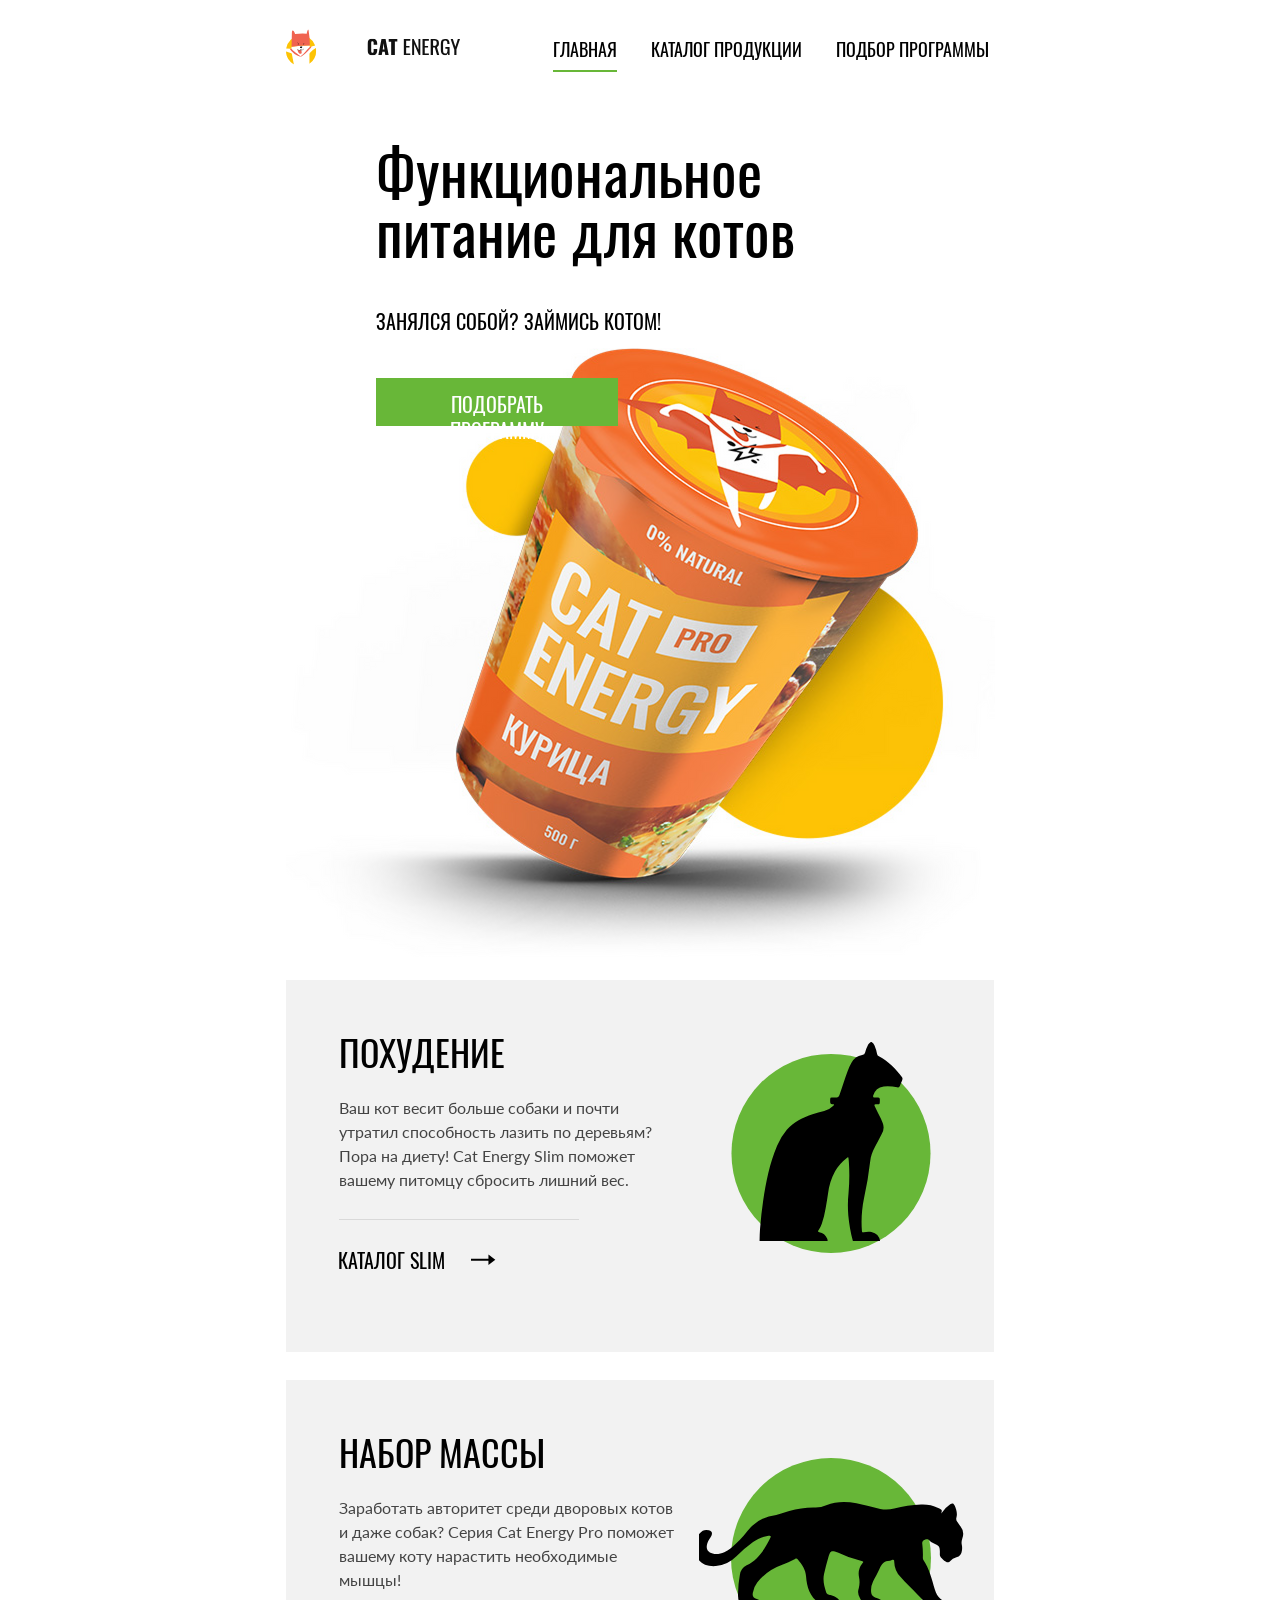
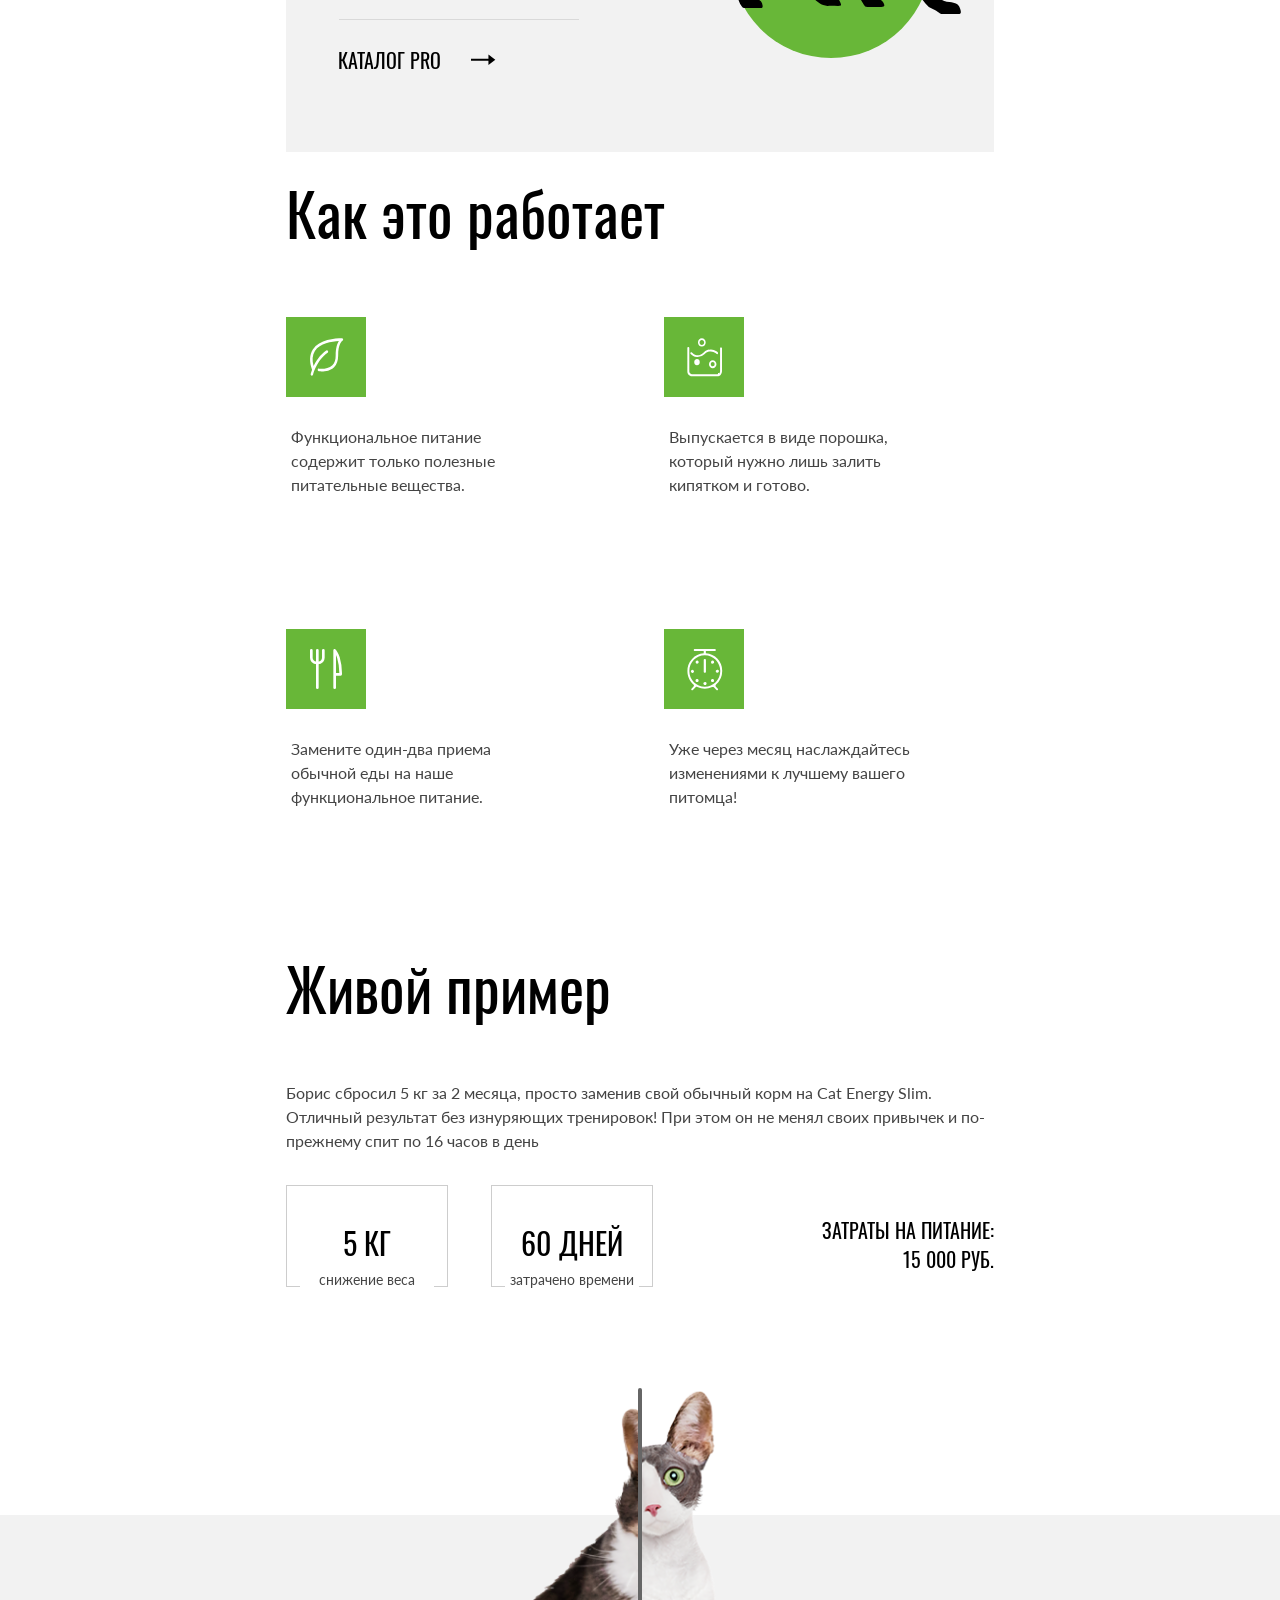
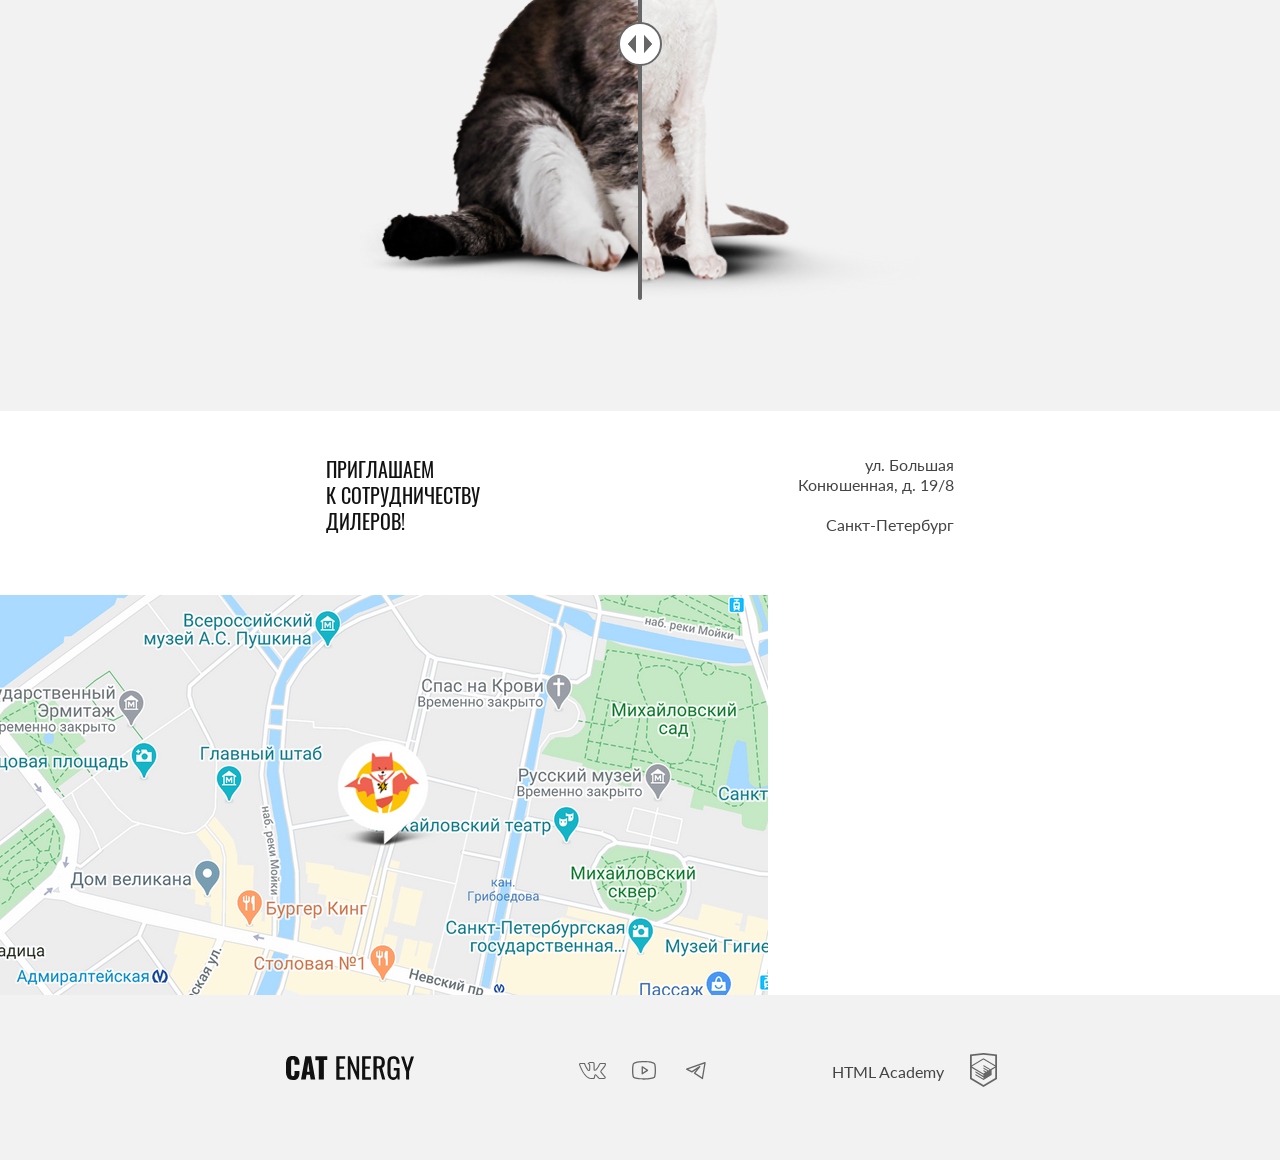
==== commit 71c135ab: "Deploying to gh-pages from @ htmlacademy-adaptive/2669653-cat-energy-3@468e25baa2cd642fcdb1f98f0554a" ====
--- a/index.html
+++ b/index.html
@@ -1 +1 @@
-<!DOCTYPE html><html class="page" lang="ru"><head><meta charset="UTF-8"><title>CAT-ENERGY</title><meta name="viewport" content="width=device-width,initial-scale=1"><link rel="icon" href="favicon.ico"><link rel="icon" href="favicons/icon.svg" type="image/svg+xml"><link rel="apple-touch-icon" href="favicons/apple.png"><link rel="manifest" href="manifest.webmanifest"><link rel="stylesheet" href="styles/styles.css"><script src="scripts/index.js" defer="defer"></script></head><body class="page-body"><header class="main-header main-header--close main-header-index main-header-index--white"><div class="container main-header-menu"><div class="main-header__inner"><div class="main-header__wrapper"><a class="main-header__logo" href="index.html"><picture><source type="image/svg+xml" media="(min-width:1440px)" width="202" height="59" srcset="images/logo-desktop.svg"><source type="image/svg+xml" media="(min-width: 768px)" width="174" height="50" srcset="images/logo-tablet.svg"><img class="main-header__logo-image" src="images/logo-mobile.svg" width="190" height="38" alt="Логотип с котом"></picture></a><button class="main-header__toggle" type="button"><span class="visually-hidden">.</span></button> <button class="main-header__cross" type="button"><span class="visually-hidden">.</span></button></div><nav class="navigation main-header__navigation"><ul class="navigation__list"><li class="navigation__item main-header__navigation-item"><a class="navigation__link navigation__link--active navigation__link--white" href="#">ГЛАВНАЯ</a></li><li class="navigation__item main-header__navigation-item"><a class="navigation__link navigation__link--white" href="catalog.html">КАТАЛОГ ПРОДУКЦИИ</a></li><li class="navigation__item main-header__navigation-item"><a class="navigation__link navigation__link--white" href="#">ПОДБОР ПРОГРАММЫ</a></li></ul></nav></div></div><section class="product-view"><div class="container"><div class="product-wrapper"><div class="product-wrapper-text"><h1 class="product-view__title">Функциональное питание для котов</h1><p class="product-view__text">ЗАНЯЛСЯ СОБОЙ? ЗАЙМИСЬ КОТОМ!</p></div><picture class="product-view__image"><source type="image/png" media="(min-width:1440px)" width="552" height="499" srcset="images/hero-image-desktop@1x.png, images/hero-image-desktop@2x.png 2x"><source type="image/png" media="(min-width: 768px)" width="709" height="609" srcset="images/hero-image-tablet@1x.png, images/hero-image-tablet@2x.png 2x"><img class="product-view__img" src="images/hero-image-mobile@1x.png" width="280" height="270" srcset="images/hero-image-mobile@2x.png 2x" alt="Изображение товара на главной странице"></picture><a class="button button--programm" href="#">Подобрать программу</a></div></div></section></header><main class="main-container"><section class="advantages container"><ul class="advantages__list"><li class="advantages__item advantages__item--slim"><h2 class="advantages__title">Похудение</h2><p class="advantages__description">Ваш кот весит больше собаки и почти утратил способность лазить по деревьям? Пора на диету! Cat Energy Slim поможет вашему питомцу сбросить лишний вес.</p><a class="advantages__link" href="#">КАТАЛОГ SLIM</a></li><li class="advantages__item advantages__item--pro"><h2 class="advantages__title">Набор массы</h2><p class="advantages__description">Заработать авторитет среди дворовых котов и даже собак? Серия Cat Energy Pro поможет вашему коту нарастить необходимые мышцы!</p><a class="advantages__link" href="#">КАТАЛОГ PRO</a></li></ul></section><section class="product-details container"><h2 class="product-details__title">Как это работает</h2><ol class="product-details__list"><li class="product-details__item product-details__item--group1"><div class="product-details__description"><p class="product-details__text">Функциональное питание содержит только полезные питательные вещества.</p></div></li><li class="product-details__item product-details__item--group2"><div class="product-details__description"><p class="product-details__text">Выпускается в виде порошка, который нужно лишь залить кипятком и готово.</p></div></li><li class="product-details__item product-details__item--group3"><div class="product-details__description"><p class="product-details__text">Замените один-два приема обычной еды на наше функциональное питание.</p></div></li><li class="product-details__item product-details__item--group4"><p class="product-details__text">Уже через месяц наслаждайтесь изменениями к лучшему вашего питомца!</p></li></ol></section><section class="stats"><div class="container stats__container"><div class="stats__content"><h2 class="stats__title">Живой пример</h2><p class="stats__text">Борис сбросил 5 кг за 2 месяца, просто заменив свой обычный корм на Cat Energy Slim. Отличный результат без изнуряющих тренировок! При этом он не менял своих привычек и по-прежнему спит по 16 часов в день</p><div class="stats-table"><dl class="stats__list"><div class="stats__item"><dt class="stats__number">5 КГ</dt><dd class="stats__description">снижение веса</dd></div><div class="stats__item"><dt class="stats__number">60 ДНЕЙ</dt><dd class="stats__description">затрачено времени</dd></div></dl><div class="stats__money"><span class="stats__money-price">ЗАТРАТЫ НА ПИТАНИЕ:</span> <span class="stats__money-value">15 000 РУБ.</span></div></div></div><div class="slider"><div class="slider__picture"><div class="slider__image-wrapper slider__image-wrapper--before"><picture class="slider-pictures slider-pictures--before"><source type="image/png" media="(min-width:768px)" srcset="images/cat-before-tablet@1x.png, images/cat-before-tablet@2x.png 2x" width="560" height="512"><img class="slider__image slider__image--before" src="images/cat-before-mobile@1x.png" srcset="images/cat-before-mobile@2x.png 2x" alt="Большой кот" width="280" height="256"></picture></div><div class="slider__image-wrapper slider__image-wrapper--after"><picture class="slider-pictures slider-pictures--after"><source type="image/png" media="(min-width:768px)" srcset="images/cat-after-tablet@1x.png, images/cat-after-tablet@2x.png 2x" width="560" height="512"><img class="slider__image slider__image--after" src="images/cat-after-mobile@1x.png" srcset="images/cat-after-mobile@2x.png 2x" alt="Маленький кот" width="280" height="256"></picture></div></div><button class="slider__button" type="button"><span class="visually-hidden">Показать результат до/после</span></button></div></div></section><footer class="main-footer"><div class="main-footer__contacts container"><span class="main-footer__contacts-text">Приглашаем<br>к сотрудничеству дилеров!</span> <span class="main-footer__contacts-adress">ул. Большая Конюшенная, д. 19/8 <span class="main-footer__contacts-city">Санкт-Петербург</span></span></div><div class="main-footer__map"><iframe class="main-footer__map-iframe" src="https://www.google.com/maps/embed?pb=!1m18!1m12!1m3!1d1998.6037999040354!2d30.322010416394033!3d59.938716271971415!2m3!1f0!2f0!3f0!3m2!1i1024!2i768!4f13.1!3m3!1m2!1s0x4696310fca5ba729%3A0xea9c53d4493c879f!2sBolshaya+Konyushennaya+ul.%2C+19%2C+Sankt-Peterburg%2C+Russia%2C+191186!5e0!3m2!1sen!2s!4v1441888483426" title="Карта с указанием адреса" allowfullscreen></iframe><picture><source type="image/png" media="(min-width:1440px)" srcset="images/location-desktop@1x.png, images/location-desktop@2x.png 2x" width="1440" height="400"><source type="image/png" media="(min-width:768px)" srcset="images/location-tablet@1x.png, images/location-tablet@2x.png 2x" width="768" height="400"><img class="main-footer__map-img" src="images/location-mobile@1x.png" srcset="images/location-mobile@1x.png" alt="Карта с указанием адреса" width="320" height="362"></picture></div><div class="social"><div class="social__wrapper container"><a class="social__logo-link" href="index.html"><img class="social__logo-text" src="images/footer-logo.svg" width="128" height="24" alt="Кэт Энерджи"></a><ul class="social__list"><li class="social__item"><a class="social__link social__link--vkontakte" href="https://vk.com/htmlacademy"><span class="visually-hidden">Вконтакте</span></a></li><li class="social__item"><a class="social__link social__link--youtube" href="https://www.youtube.com/user/htmlacademyru"><span class="visually-hidden">Ютуб</span></a></li><li class="social__item"><a class="social__link social__link--telegram" href="https://t.me/htmlacademy"><span class="visually-hidden">Телеграмм</span></a></li></ul><a class="social__htmlacademy-link" href="https://htmlacademy.ru/intensive/htmlcss"><span class="social-text">HTML Academy</span> <span class="visually-hidden">Логотип Академии</span></a></div></div></footer></main></body></html>+<!DOCTYPE html><html class="page" lang="ru"><head><meta charset="UTF-8"><title>CAT-ENERGY</title><meta name="viewport" content="width=device-width,initial-scale=1"><link rel="icon" href="favicon.ico"><link rel="icon" href="favicons/icon.svg" type="image/svg+xml"><link rel="apple-touch-icon" href="favicons/apple.png"><link rel="manifest" href="manifest.webmanifest"><link rel="stylesheet" href="styles/styles.css"><script src="scripts/index.js" defer="defer"></script></head><body class="page-body"><!-- закрытое состояние меню - добавить в класс header модификатор main-header--close а открыетое состояние меню это main-header--open--><header class="main-header main-header-index main-header-index--white"><div class="container main-header-menu"><div class="main-header__inner"><div class="main-header__wrapper"><a class="main-header__logo" href="index.html"><picture><source type="image/svg+xml" media="(min-width:1440px)" width="202" height="59" srcset="images/logo-desktop.svg"><source type="image/svg+xml" media="(min-width: 768px)" width="174" height="50" srcset="images/logo-tablet.svg"><img class="main-header__logo-image" src="images/logo-mobile.svg" width="190" height="38" alt="Логотип с котом"></picture></a><button class="main-header__toggle" type="button"><span class="visually-hidden">.</span></button> <button class="main-header__cross" type="button"><span class="visually-hidden">.</span></button></div><nav class="navigation main-header__navigation"><ul class="navigation__list"><li class="navigation__item main-header__navigation-item"><a class="navigation__link navigation__link--active navigation__link--white" href="#">ГЛАВНАЯ</a></li><li class="navigation__item main-header__navigation-item"><a class="navigation__link navigation__link--white" href="catalog.html">КАТАЛОГ ПРОДУКЦИИ</a></li><li class="navigation__item main-header__navigation-item"><a class="navigation__link navigation__link--white" href="#">ПОДБОР ПРОГРАММЫ</a></li></ul></nav></div></div><section class="product-view"><div class="container"><div class="product-wrapper"><div class="product-wrapper-text"><h1 class="product-view__title">Функциональное питание для котов</h1><p class="product-view__text">ЗАНЯЛСЯ СОБОЙ? ЗАЙМИСЬ КОТОМ!</p></div><picture class="product-view__image"><source type="image/png" media="(min-width:1440px)" width="552" height="499" srcset="images/hero-image-desktop@1x.png, images/hero-image-desktop@2x.png 2x"><source type="image/png" media="(min-width: 768px)" width="709" height="609" srcset="images/hero-image-tablet@1x.png, images/hero-image-tablet@2x.png 2x"><img class="product-view__img" src="images/hero-image-mobile@1x.png" width="280" height="270" srcset="images/hero-image-mobile@2x.png 2x" alt="Изображение товара на главной странице"></picture><a class="button button--programm" href="#">Подобрать программу</a></div></div></section></header><main class="main-container"><section class="advantages container"><ul class="advantages__list"><li class="advantages__item advantages__item--slim"><h2 class="advantages__title">Похудение</h2><p class="advantages__description">Ваш кот весит больше собаки и почти утратил способность лазить по деревьям? Пора на диету! Cat Energy Slim поможет вашему питомцу сбросить лишний вес.</p><a class="advantages__link" href="#">КАТАЛОГ SLIM</a></li><li class="advantages__item advantages__item--pro"><h2 class="advantages__title">Набор массы</h2><p class="advantages__description">Заработать авторитет среди дворовых котов и даже собак? Серия Cat Energy Pro поможет вашему коту нарастить необходимые мышцы!</p><a class="advantages__link" href="#">КАТАЛОГ PRO</a></li></ul></section><section class="product-details container"><h2 class="product-details__title">Как это работает</h2><ol class="product-details__list"><li class="product-details__item product-details__item--group1"><div class="product-details__description"><p class="product-details__text">Функциональное питание содержит только полезные питательные вещества.</p></div></li><li class="product-details__item product-details__item--group2"><div class="product-details__description"><p class="product-details__text">Выпускается в виде порошка, который нужно лишь залить кипятком и готово.</p></div></li><li class="product-details__item product-details__item--group3"><div class="product-details__description"><p class="product-details__text">Замените один-два приема обычной еды на наше функциональное питание.</p></div></li><li class="product-details__item product-details__item--group4"><p class="product-details__text">Уже через месяц наслаждайтесь изменениями к лучшему вашего питомца!</p></li></ol></section><section class="stats"><div class="container stats__container"><div class="stats__content"><h2 class="stats__title">Живой пример</h2><p class="stats__text">Борис сбросил 5 кг за 2 месяца, просто заменив свой обычный корм на Cat Energy Slim. Отличный результат без изнуряющих тренировок! При этом он не менял своих привычек и по-прежнему спит по 16 часов в день</p><div class="stats-table"><dl class="stats__list"><div class="stats__item"><dt class="stats__number">5 КГ</dt><dd class="stats__description">снижение веса</dd></div><div class="stats__item"><dt class="stats__number">60 ДНЕЙ</dt><dd class="stats__description">затрачено времени</dd></div></dl><div class="stats__money"><span class="stats__money-price">ЗАТРАТЫ НА ПИТАНИЕ:</span> <span class="stats__money-value">15 000 РУБ.</span></div></div></div><div class="slider"><div class="slider__picture"><div class="slider__image-wrapper slider__image-wrapper--before"><picture class="slider-pictures slider-pictures--before"><source type="image/png" media="(min-width:768px)" srcset="images/cat-before-tablet@1x.png, images/cat-before-tablet@2x.png 2x" width="560" height="512"><img class="slider__image slider__image--before" src="images/cat-before-mobile@1x.png" srcset="images/cat-before-mobile@2x.png 2x" alt="Большой кот" width="280" height="256"></picture></div><div class="slider__image-wrapper slider__image-wrapper--after"><picture class="slider-pictures slider-pictures--after"><source type="image/png" media="(min-width:768px)" srcset="images/cat-after-tablet@1x.png, images/cat-after-tablet@2x.png 2x" width="560" height="512"><img class="slider__image slider__image--after" src="images/cat-after-mobile@1x.png" srcset="images/cat-after-mobile@2x.png 2x" alt="Маленький кот" width="280" height="256"></picture></div></div><button class="slider__button" type="button"><span class="visually-hidden">Показать результат до/после</span></button></div></div></section><footer class="main-footer"><div class="main-footer__contacts container"><span class="main-footer__contacts-text">Приглашаем<br>к сотрудничеству дилеров!</span> <span class="main-footer__contacts-adress">ул. Большая Конюшенная, д. 19/8 <span class="main-footer__contacts-city">Санкт-Петербург</span></span></div><div class="main-footer__map"><iframe class="main-footer__map-iframe" src="https://www.google.com/maps/embed?pb=!1m18!1m12!1m3!1d1998.6037999040354!2d30.322010416394033!3d59.938716271971415!2m3!1f0!2f0!3f0!3m2!1i1024!2i768!4f13.1!3m3!1m2!1s0x4696310fca5ba729%3A0xea9c53d4493c879f!2sBolshaya+Konyushennaya+ul.%2C+19%2C+Sankt-Peterburg%2C+Russia%2C+191186!5e0!3m2!1sen!2s!4v1441888483426" title="Карта с указанием адреса" allowfullscreen></iframe><picture><source type="image/png" media="(min-width:1440px)" srcset="images/location-desktop@1x.png, images/location-desktop@2x.png 2x" width="1440" height="400"><source type="image/png" media="(min-width:768px)" srcset="images/location-tablet@1x.png, images/location-tablet@2x.png 2x" width="768" height="400"><img class="main-footer__map-img" src="images/location-mobile@1x.png" srcset="images/location-mobile@1x.png" alt="Карта с указанием адреса" width="320" height="362"></picture></div><div class="social"><div class="social__wrapper container"><a class="social__logo-link" href="index.html"><img class="social__logo-text" src="images/footer-logo.svg" width="128" height="24" alt="Кэт Энерджи"></a><ul class="social__list"><li class="social__item"><a class="social__link social__link--vkontakte" href="https://vk.com/htmlacademy"><span class="visually-hidden">Вконтакте</span></a></li><li class="social__item"><a class="social__link social__link--youtube" href="https://www.youtube.com/user/htmlacademyru"><span class="visually-hidden">Ютуб</span></a></li><li class="social__item"><a class="social__link social__link--telegram" href="https://t.me/htmlacademy"><span class="visually-hidden">Телеграмм</span></a></li></ul><a class="social__htmlacademy-link" href="https://htmlacademy.ru/intensive/htmlcss"><span class="social-text">HTML Academy</span> <span class="visually-hidden">Логотип Академии</span></a></div></div></footer></main></body></html>
